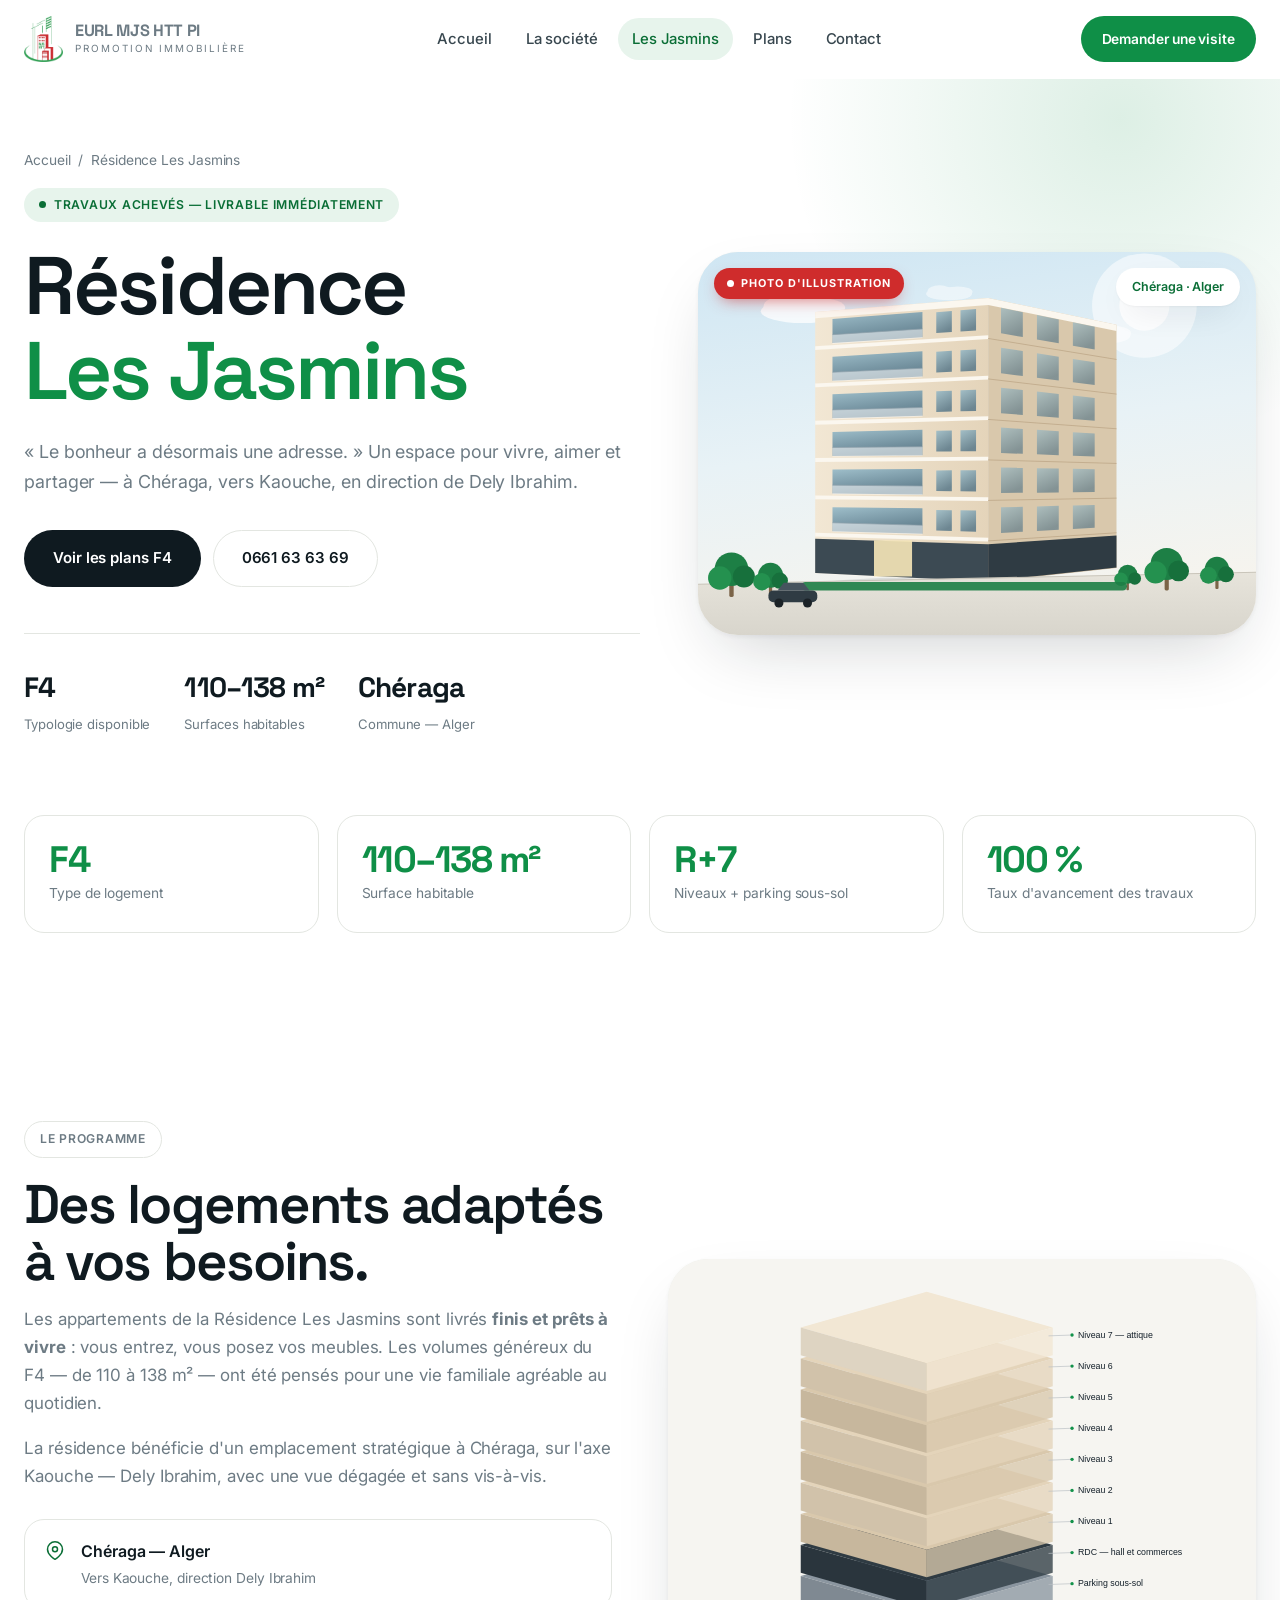
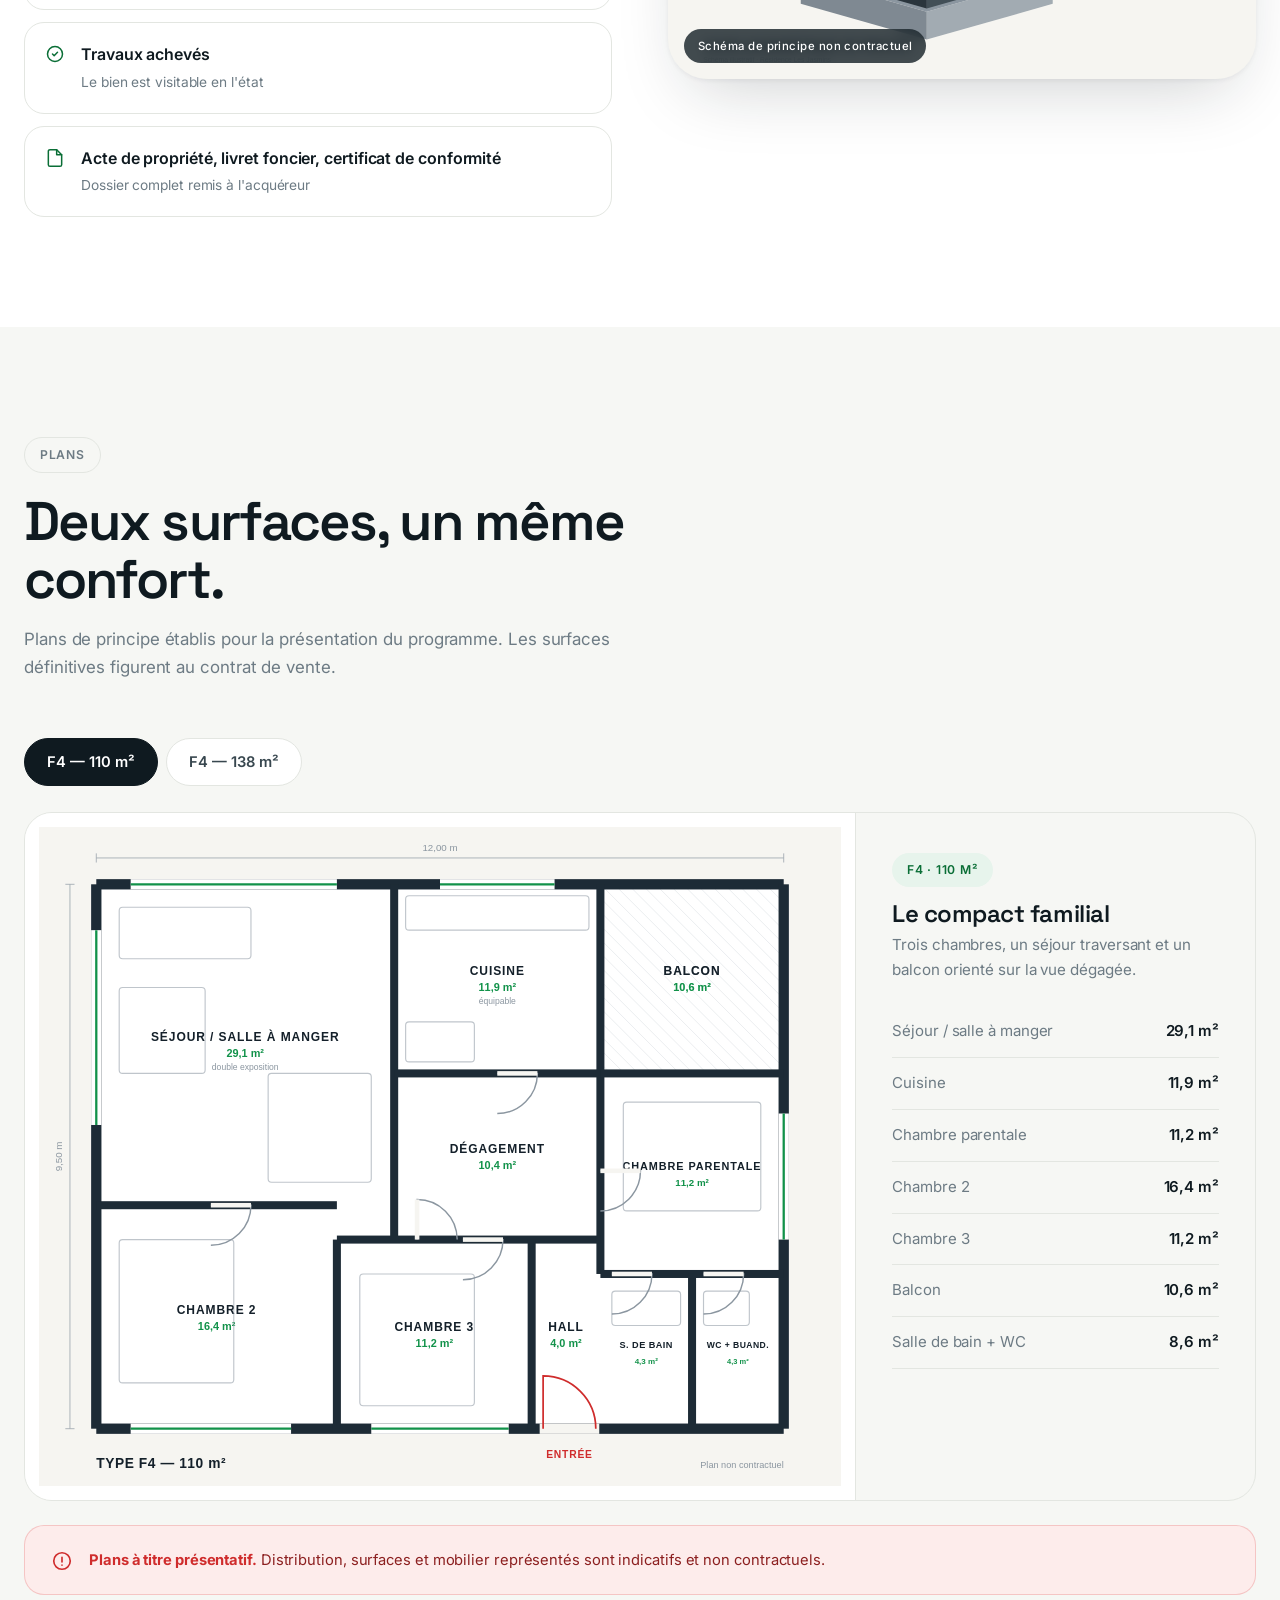
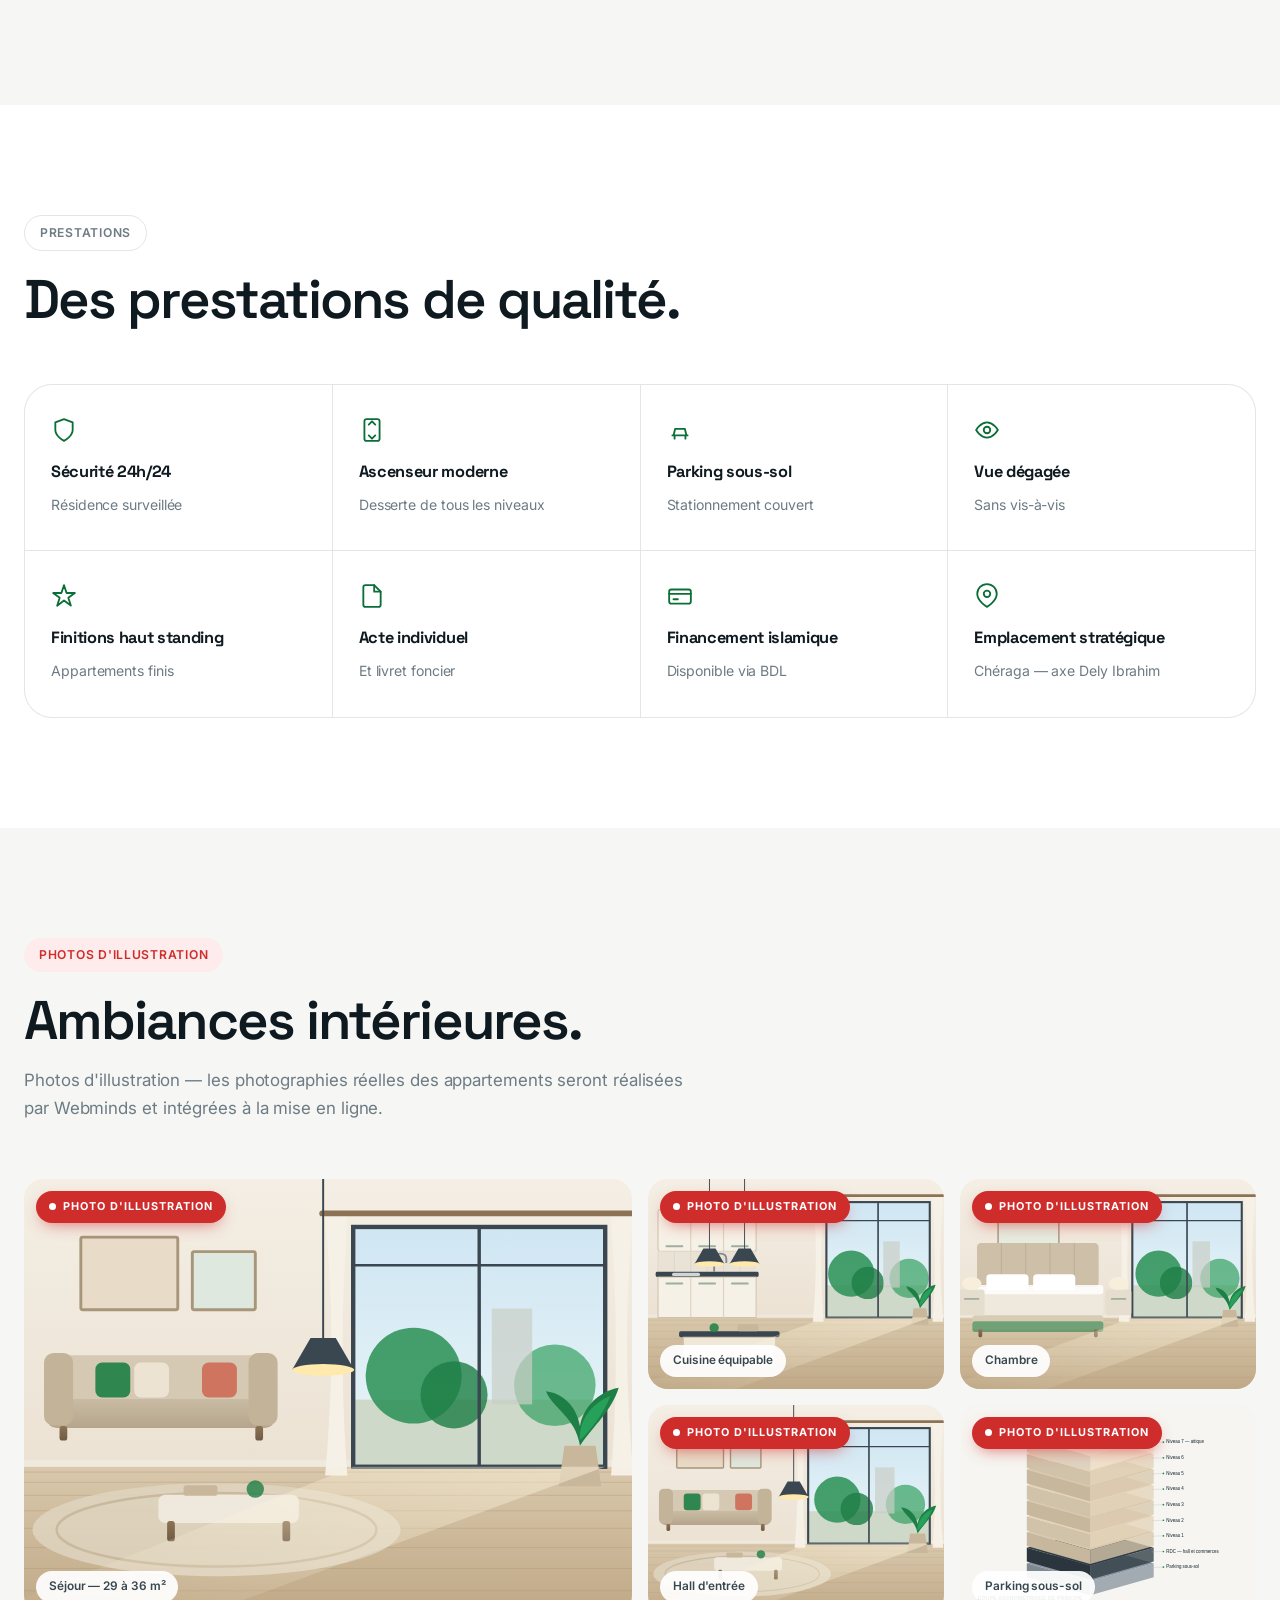
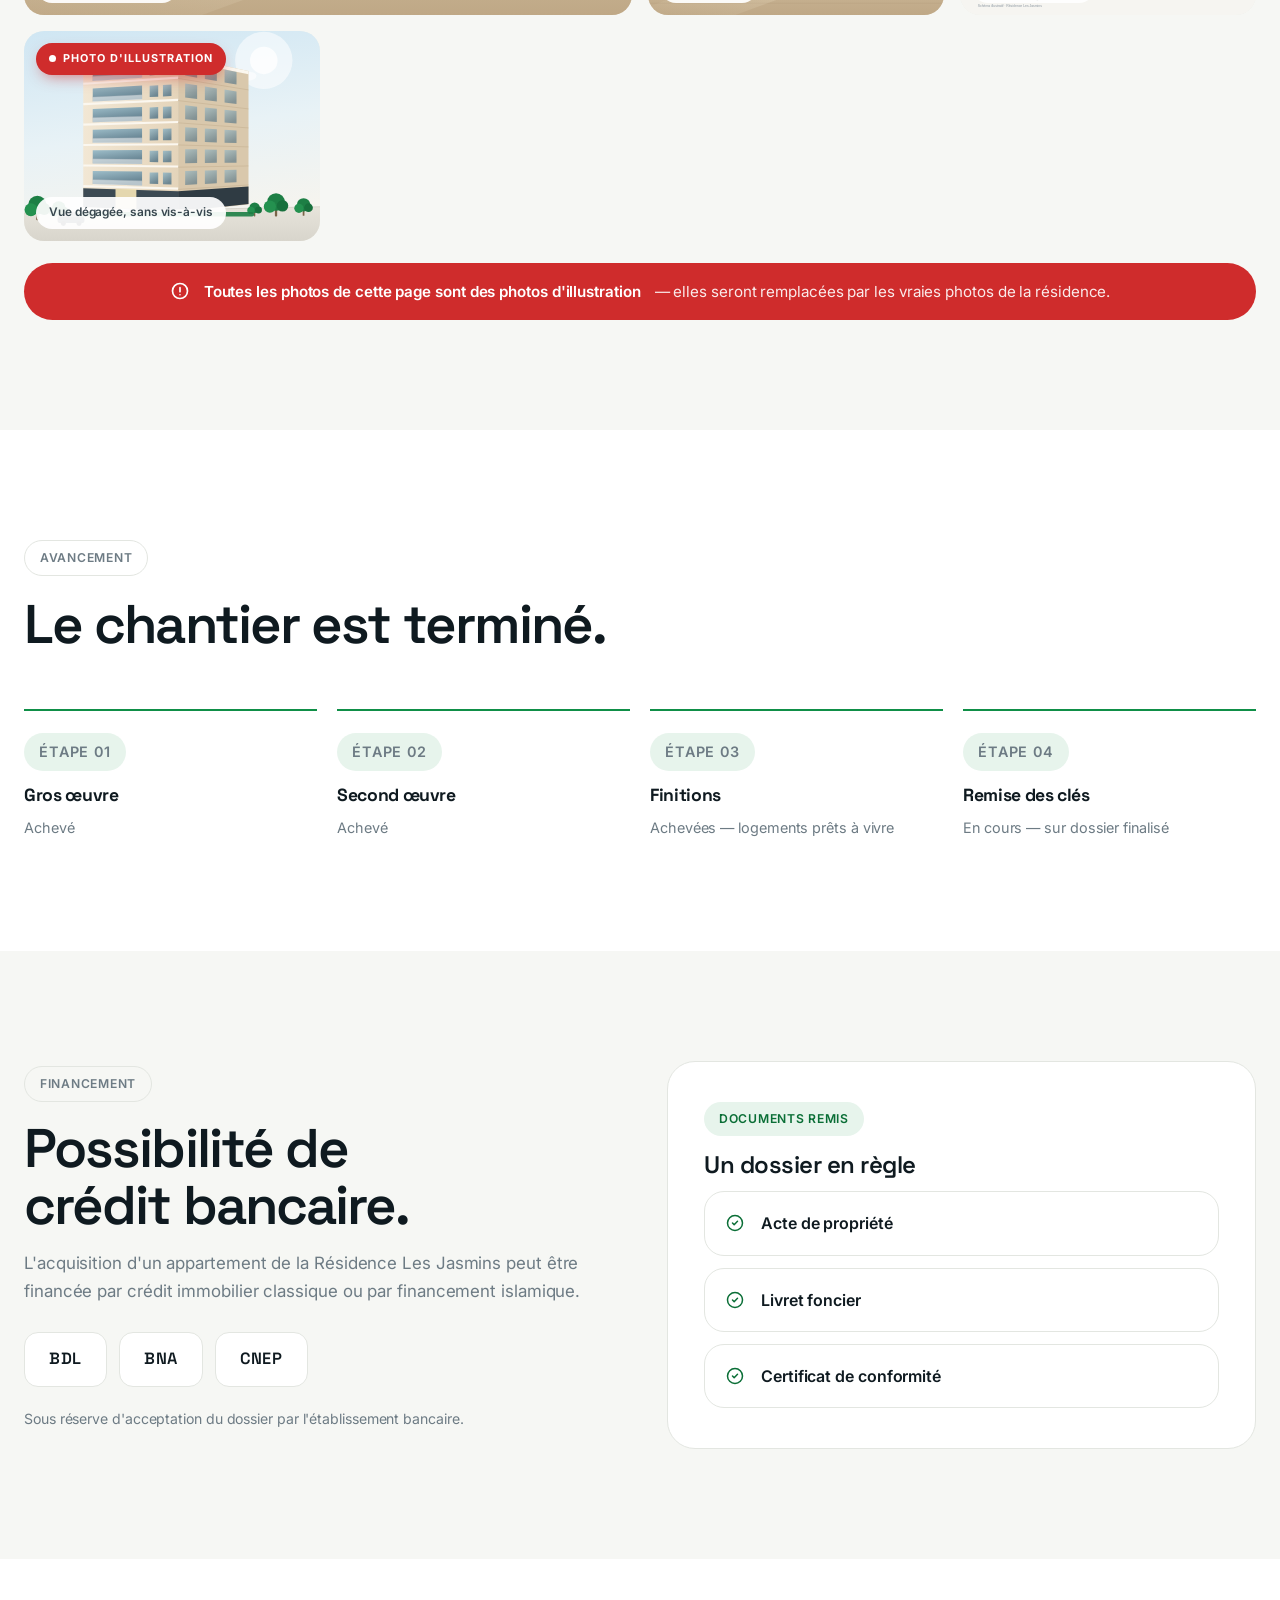
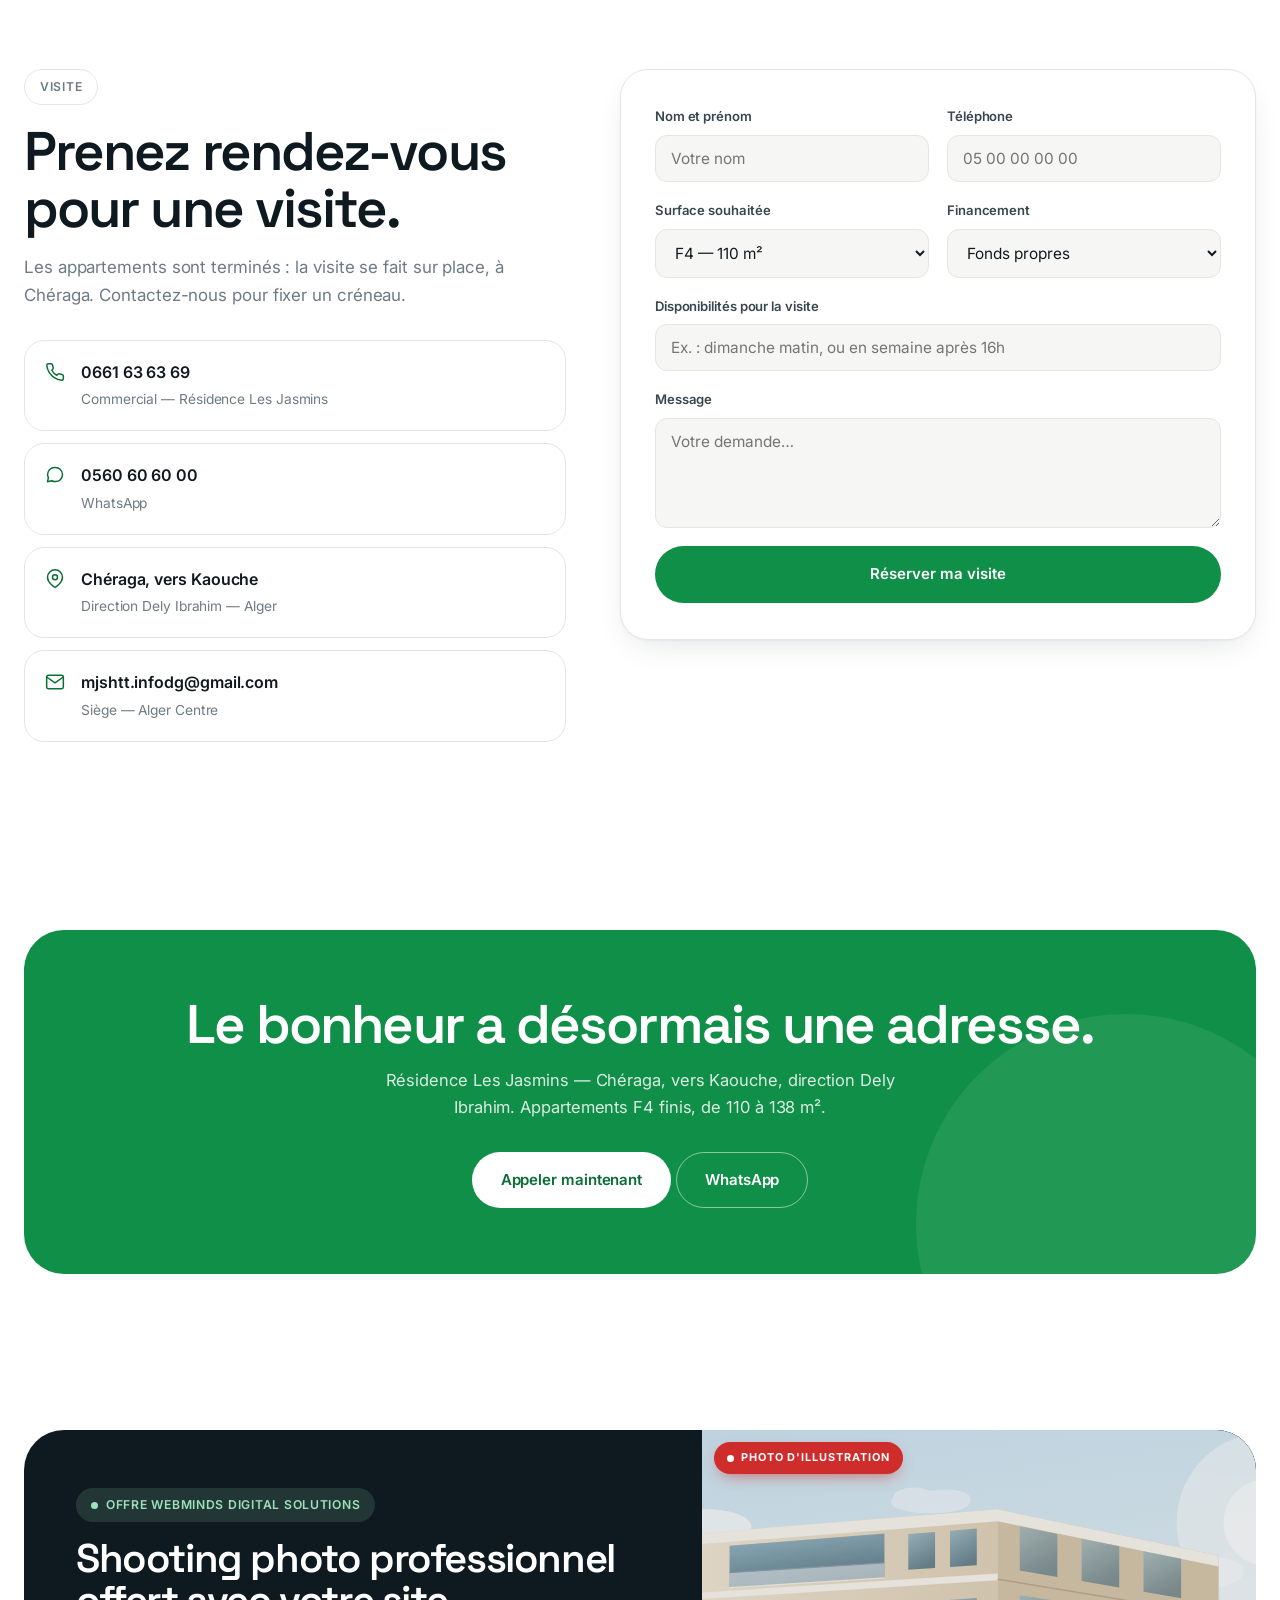
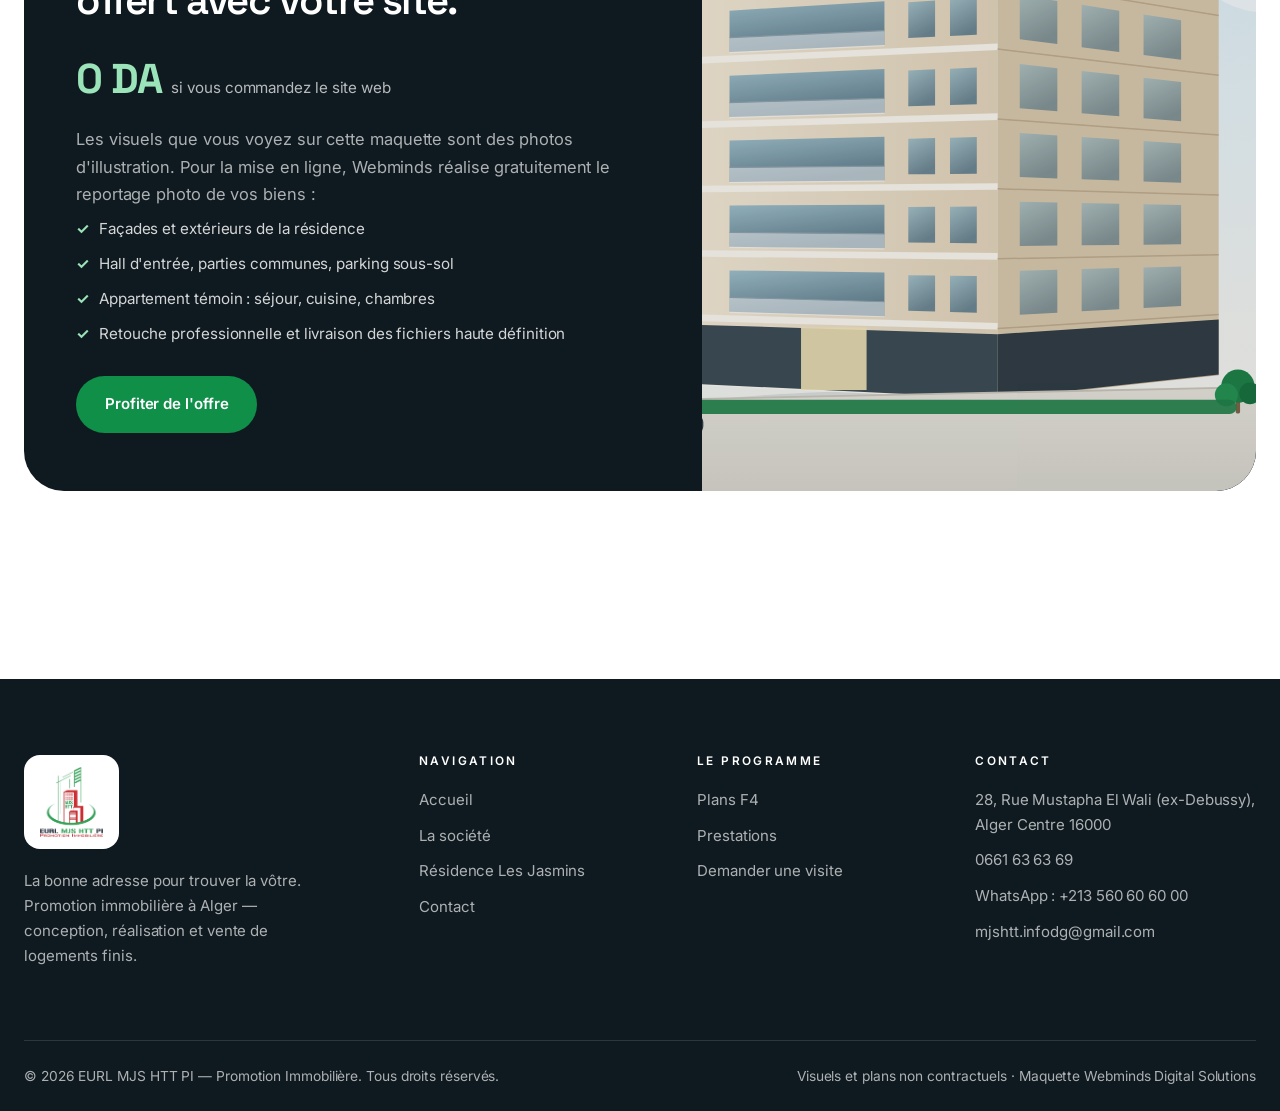
==== residence-les-jasmins.html @ afcfd2ee "Initial commit: site MJSTT Promotion Co-Authored-By: Claude Opus 5 <noreply@anthropic.com>" ====
<!DOCTYPE html>
<html lang="fr">
<head>
<meta charset="utf-8">
<meta name="viewport" content="width=device-width,initial-scale=1">
<title>Résidence Les Jasmins — Chéraga, Alger | EURL MJS HTT PI</title>
<meta name="description" content="Résidence Les Jasmins à Chéraga (vers Kaouche, Dely Ibrahim) : appartements F4 de 110 à 138 m², finis et prêts à vivre. Sécurité 24h/24, parking sous-sol, acte de propriété et livret foncier.">
<link rel="icon" href="assets/img/logo-mark.png">
<link rel="preconnect" href="https://fonts.googleapis.com">
<link rel="preconnect" href="https://fonts.gstatic.com" crossorigin>
<link href="https://fonts.googleapis.com/css2?family=Inter:wght@400;500;600&family=Space+Grotesk:wght@500;600;700&display=swap" rel="stylesheet">
<link rel="stylesheet" href="assets/css/style.css">
</head>
<body>

<header class="header">
  <div class="wrap">
    <a href="index.html" class="brand">
      <img src="assets/img/logo-mark.png" alt="MJS HTT PI">
      <span><b>EURL MJS HTT PI</b><span>Promotion immobilière</span></span>
    </a>
    <nav class="nav">
      <a href="index.html">Accueil</a>
      <a href="index.html#societe">La société</a>
      <a href="residence-les-jasmins.html" class="is-active">Les Jasmins</a>
      <a href="#plans">Plans</a>
      <a href="#visite">Contact</a>
    </nav>
    <a href="#visite" class="btn btn--primary btn--sm">Demander une visite</a>
    <button class="burger" aria-label="Menu"><span></span><span></span><span></span></button>
  </div>
</header>

<!-- ============ HERO PROJET ============ -->
<section class="hero">
  <div class="wrap hero__grid">
    <div>
      <p class="mute" style="font-size:.86rem;margin-bottom:16px">
        <a href="index.html">Accueil</a> &nbsp;/&nbsp; Résidence Les Jasmins</p>
      <span class="tag"><i></i> Travaux achevés — livrable immédiatement</span>
      <h1>Résidence<br><em>Les Jasmins</em></h1>
      <p class="lead" style="font-size:1.12rem;margin-top:18px">« Le bonheur a désormais une adresse. »
        Un espace pour vivre, aimer et partager — à Chéraga, vers Kaouche, en direction de Dely Ibrahim.</p>
      <div class="hero__cta">
        <a href="#plans" class="btn btn--dark">Voir les plans F4</a>
        <a href="tel:0661636369" class="btn btn--line">0661 63 63 69</a>
      </div>
      <div class="hero__mini">
        <div><b>F4</b><span>Typologie disponible</span></div>
        <div><b>110–138 m²</b><span>Surfaces habitables</span></div>
        <div><b>Chéraga</b><span>Commune — Alger</span></div>
      </div>
    </div>
    <div class="visual">
      <span class="badge-illu">Photo d'illustration</span>
      <img src="https://images.unsplash.com/photo-1545324418-cc1a3fa10c00?auto=format&fit=crop&w=1400&q=80" alt="Résidence Les Jasmins — photo d'illustration" loading="lazy" onerror="this.onerror=null;this.src='assets/img/building.svg'">
      <span class="visual__badge">Chéraga · Alger</span>
    </div>
  </div>
</section>

<!-- ============ CHIFFRES ============ -->
<section class="section section--tight">
  <div class="wrap grid-4 rv">
    <div class="stat"><b>F4</b><span>Type de logement</span></div>
    <div class="stat"><b>110–138 m²</b><span>Surface habitable</span></div>
    <div class="stat"><b>R+7</b><span>Niveaux + parking sous-sol</span></div>
    <div class="stat"><b>100 %</b><span>Taux d'avancement des travaux</span></div>
  </div>
</section>

<!-- ============ PRÉSENTATION ============ -->
<section class="section">
  <div class="wrap grid-2" style="gap:56px;align-items:center">
    <div class="rv">
      <span class="tag tag--ghost">Le programme</span>
      <h2 style="margin:18px 0 16px">Des logements adaptés<br>à vos besoins.</h2>
      <p class="lead">Les appartements de la Résidence Les Jasmins sont livrés <b>finis et prêts à vivre</b> :
        vous entrez, vous posez vos meubles. Les volumes généreux du F4 — de 110 à 138 m² — ont été pensés
        pour une vie familiale agréable au quotidien.</p>
      <p class="lead">La résidence bénéficie d'un emplacement stratégique à Chéraga, sur l'axe Kaouche —
        Dely Ibrahim, avec une vue dégagée et sans vis-à-vis.</p>
      <ul class="infos" style="margin-top:28px">
        <li><svg viewBox="0 0 24 24"><path d="M21 10c0 7-9 12-9 12s-9-5-9-12a9 9 0 0 1 18 0z"/><circle cx="12" cy="10" r="3"/></svg>
          <div><b>Chéraga — Alger</b><small>Vers Kaouche, direction Dely Ibrahim</small></div></li>
        <li><svg viewBox="0 0 24 24"><circle cx="12" cy="12" r="9"/><path d="M9 12l2 2 4-4"/></svg>
          <div><b>Travaux achevés</b><small>Le bien est visitable en l'état</small></div></li>
        <li><svg viewBox="0 0 24 24"><path d="M14 2H6a2 2 0 0 0-2 2v16a2 2 0 0 0 2 2h12a2 2 0 0 0 2-2V8z"/><path d="M14 2v6h6"/></svg>
          <div><b>Acte de propriété, livret foncier, certificat de conformité</b><small>Dossier complet remis à l'acquéreur</small></div></li>
      </ul>
    </div>
    <div class="visual rv">
      <img src="assets/img/axo.svg" alt="Coupe axonométrique de principe">
      <span class="visual__note">Schéma de principe non contractuel</span>
    </div>
  </div>
</section>

<!-- ============ PLANS ============ -->
<section class="section section--paper" id="plans">
  <div class="wrap">
    <div class="head rv">
      <span class="tag tag--ghost">Plans</span>
      <h2>Deux surfaces, un même confort.</h2>
      <p class="lead">Plans de principe établis pour la présentation du programme. Les surfaces définitives
        figurent au contrat de vente.</p>
    </div>

    <div class="plans__tabs rv">
      <button class="tab is-on" data-tab="p110">F4 — 110 m²</button>
      <button class="tab" data-tab="p138">F4 — 138 m²</button>
    </div>

    <div class="planbox is-on rv" data-pane="p110">
      <div class="planbox__img"><img src="assets/img/plan-f4-110.svg" alt="Plan F4 110 m²"></div>
      <div class="planbox__side">
        <span class="tag">F4 · 110 m²</span>
        <h3 style="margin-top:14px">Le compact familial</h3>
        <p class="mute" style="font-size:.95rem">Trois chambres, un séjour traversant et un balcon orienté
          sur la vue dégagée.</p>
        <dl>
          <dt>Séjour / salle à manger</dt><dd>29,1 m²</dd>
          <dt>Cuisine</dt><dd>11,9 m²</dd>
          <dt>Chambre parentale</dt><dd>11,2 m²</dd>
          <dt>Chambre 2</dt><dd>16,4 m²</dd>
          <dt>Chambre 3</dt><dd>11,2 m²</dd>
          <dt>Balcon</dt><dd>10,6 m²</dd>
          <dt>Salle de bain + WC</dt><dd>8,6 m²</dd>
        </dl>
      </div>
    </div>

    <div class="planbox rv" data-pane="p138">
      <div class="planbox__img"><img src="assets/img/plan-f4-138.svg" alt="Plan F4 138 m²"></div>
      <div class="planbox__side">
        <span class="tag">F4 · 138 m²</span>
        <h3 style="margin-top:14px">Le grand volume</h3>
        <p class="mute" style="font-size:.95rem">Une suite parentale avec dressing, un séjour de 36 m² et
          une triple exposition.</p>
        <dl>
          <dt>Séjour / salle à manger</dt><dd>36,0 m²</dd>
          <dt>Cuisine + cellier</dt><dd>13,6 m²</dd>
          <dt>Suite parentale</dt><dd>18,6 m²</dd>
          <dt>Dressing / SDB privative</dt><dd>9,0 m²</dd>
          <dt>Chambre 2</dt><dd>16,1 m²</dd>
          <dt>Chambre 3</dt><dd>12,6 m²</dd>
          <dt>Salle de bain + WC</dt><dd>12,6 m²</dd>
        </dl>
      </div>
    </div>

    <div class="disclaimer rv" style="margin-top:24px">
      <svg viewBox="0 0 24 24"><circle cx="12" cy="12" r="9"/><path d="M12 8v5M12 16.5v.01"/></svg>
      <div><b>Plans à titre présentatif.</b> Distribution, surfaces et mobilier représentés sont indicatifs
        et non contractuels.</div>
    </div>
  </div>
</section>

<!-- ============ PRESTATIONS ============ -->
<section class="section" id="prestations">
  <div class="wrap">
    <div class="head rv">
      <span class="tag tag--ghost">Prestations</span>
      <h2>Des prestations de qualité.</h2>
    </div>
    <div class="perks rv">
      <div class="perk"><svg viewBox="0 0 24 24"><path d="M12 22s8-4 8-10V5l-8-3-8 3v7c0 6 8 10 8 10z"/></svg><b>Sécurité 24h/24</b><span>Résidence surveillée</span></div>
      <div class="perk"><svg viewBox="0 0 24 24"><rect x="5" y="2" width="14" height="20" rx="2"/><path d="M9 7l3-3 3 3M9 17l3 3 3-3"/></svg><b>Ascenseur moderne</b><span>Desserte de tous les niveaux</span></div>
      <div class="perk"><svg viewBox="0 0 24 24"><path d="M5 17h14M6 17l1.5-6h9L18 17M7 20v-3M17 20v-3"/></svg><b>Parking sous-sol</b><span>Stationnement couvert</span></div>
      <div class="perk"><svg viewBox="0 0 24 24"><path d="M2 12s4-7 10-7 10 7 10 7-4 7-10 7-10-7-10-7z"/><circle cx="12" cy="12" r="3"/></svg><b>Vue dégagée</b><span>Sans vis-à-vis</span></div>
      <div class="perk"><svg viewBox="0 0 24 24"><path d="M12 2l2.4 7.2H22l-6 4.4 2.3 7.2-6.3-4.6L5.7 21 8 13.6 2 9.2h7.6z"/></svg><b>Finitions haut standing</b><span>Appartements finis</span></div>
      <div class="perk"><svg viewBox="0 0 24 24"><path d="M14 2H6a2 2 0 0 0-2 2v16a2 2 0 0 0 2 2h12a2 2 0 0 0 2-2V8z"/><path d="M14 2v6h6"/></svg><b>Acte individuel</b><span>Et livret foncier</span></div>
      <div class="perk"><svg viewBox="0 0 24 24"><rect x="2" y="6" width="20" height="13" rx="2"/><path d="M2 10h20M6 15h4"/></svg><b>Financement islamique</b><span>Disponible via BDL</span></div>
      <div class="perk"><svg viewBox="0 0 24 24"><path d="M21 10c0 7-9 12-9 12s-9-5-9-12a9 9 0 0 1 18 0z"/><circle cx="12" cy="10" r="3"/></svg><b>Emplacement stratégique</b><span>Chéraga — axe Dely Ibrahim</span></div>
    </div>
  </div>
</section>

<!-- ============ GALERIE ============ -->
<section class="section section--paper">
  <div class="wrap">
    <div class="head rv">
      <span class="tag tag--red">Photos d'illustration</span>
      <h2>Ambiances intérieures.</h2>
      <p class="lead">Photos d'illustration — les photographies réelles des appartements seront réalisées par Webminds et intégrées à la mise en ligne.</p>
    </div>
    <div class="photogrid rv"><figure class="ph big"><span class="badge-illu">Photo d'illustration</span><img src="https://images.unsplash.com/photo-1600121848594-d8644e57abab?auto=format&fit=crop&w=1400&q=80" alt="Séjour" loading="lazy" onerror="this.onerror=null;this.src='assets/img/int-salon.svg'"><figcaption>Séjour — 29 à 36 m²</figcaption></figure><figure class="ph "><span class="badge-illu">Photo d'illustration</span><img src="https://images.unsplash.com/photo-1556911220-bff31c812dba?auto=format&fit=crop&w=1400&q=80" alt="Cuisine" loading="lazy" onerror="this.onerror=null;this.src='assets/img/int-cuisine.svg'"><figcaption>Cuisine équipable</figcaption></figure><figure class="ph "><span class="badge-illu">Photo d'illustration</span><img src="https://images.unsplash.com/photo-1616486029423-aaa4789e8c9a?auto=format&fit=crop&w=1400&q=80" alt="Chambre" loading="lazy" onerror="this.onerror=null;this.src='assets/img/int-chambre.svg'"><figcaption>Chambre</figcaption></figure><figure class="ph "><span class="badge-illu">Photo d'illustration</span><img src="https://images.unsplash.com/photo-1630703125789-6416b14d1705?auto=format&fit=crop&w=1400&q=80" alt="Hall d'entrée" loading="lazy" onerror="this.onerror=null;this.src='assets/img/int-salon.svg'"><figcaption>Hall d'entrée</figcaption></figure><figure class="ph "><span class="badge-illu">Photo d'illustration</span><img src="https://images.unsplash.com/photo-1548343361-02248be15911?auto=format&fit=crop&w=1400&q=80" alt="Parking sous-sol" loading="lazy" onerror="this.onerror=null;this.src='assets/img/axo.svg'"><figcaption>Parking sous-sol</figcaption></figure><figure class="ph "><span class="badge-illu">Photo d'illustration</span><img src="https://images.unsplash.com/photo-1496945589647-8784b8d04934?auto=format&fit=crop&w=1400&q=80" alt="Balcon" loading="lazy" onerror="this.onerror=null;this.src='assets/img/building.svg'"><figcaption>Vue dégagée, sans vis-à-vis</figcaption></figure></div><div class="illu-band rv" style="margin-top:22px"><svg viewBox="0 0 24 24"><circle cx="12" cy="12" r="9"/><path d="M12 8v5M12 16.5v.01"/></svg>Toutes les photos de cette page sont des photos d'illustration <span>— elles seront remplacées par les vraies photos de la résidence.</span></div>
    </div>
  </div>
</section>

<!-- ============ AVANCEMENT ============ -->
<section class="section">
  <div class="wrap">
    <div class="head rv">
      <span class="tag tag--ghost">Avancement</span>
      <h2>Le chantier est terminé.</h2>
    </div>
    <div class="steps rv">
      <div class="step done"><span class="tag">Étape 01</span><b>Gros œuvre</b><span>Achevé</span></div>
      <div class="step done"><span class="tag">Étape 02</span><b>Second œuvre</b><span>Achevé</span></div>
      <div class="step done"><span class="tag">Étape 03</span><b>Finitions</b><span>Achevées — logements prêts à vivre</span></div>
      <div class="step done"><span class="tag">Étape 04</span><b>Remise des clés</b><span>En cours — sur dossier finalisé</span></div>
    </div>
  </div>
</section>

<!-- ============ FINANCEMENT ============ -->
<section class="section section--paper">
  <div class="wrap grid-2" style="gap:54px;align-items:center">
    <div class="rv">
      <span class="tag tag--ghost">Financement</span>
      <h2 style="margin:18px 0 16px">Possibilité de<br>crédit bancaire.</h2>
      <p class="lead">L'acquisition d'un appartement de la Résidence Les Jasmins peut être financée par
        crédit immobilier classique ou par financement islamique.</p>
      <div class="banks"><span class="bank">BDL</span><span class="bank">BNA</span><span class="bank">CNEP</span></div>
      <p class="mute" style="font-size:.88rem;margin-top:20px">Sous réserve d'acceptation du dossier par l'établissement bancaire.</p>
    </div>
    <div class="card rv" style="padding:40px 36px">
      <span class="tag">Documents remis</span>
      <h3 style="margin:16px 0 14px">Un dossier en règle</h3>
      <ul class="infos" style="margin:0">
        <li><svg viewBox="0 0 24 24"><circle cx="12" cy="12" r="9"/><path d="M9 12l2 2 4-4"/></svg><div><b>Acte de propriété</b></div></li>
        <li><svg viewBox="0 0 24 24"><circle cx="12" cy="12" r="9"/><path d="M9 12l2 2 4-4"/></svg><div><b>Livret foncier</b></div></li>
        <li><svg viewBox="0 0 24 24"><circle cx="12" cy="12" r="9"/><path d="M9 12l2 2 4-4"/></svg><div><b>Certificat de conformité</b></div></li>
      </ul>
    </div>
  </div>
</section>

<!-- ============ VISITE ============ -->
<section class="section" id="visite">
  <div class="wrap contact">
    <div class="rv">
      <span class="tag tag--ghost">Visite</span>
      <h2 style="margin:18px 0 16px">Prenez rendez-vous<br>pour une visite.</h2>
      <p class="lead">Les appartements sont terminés : la visite se fait sur place, à Chéraga.
        Contactez-nous pour fixer un créneau.</p>
      <ul class="infos">
        <li><svg viewBox="0 0 24 24"><path d="M22 16.9v3a2 2 0 0 1-2.2 2 19.8 19.8 0 0 1-8.6-3.1 19.5 19.5 0 0 1-6-6A19.8 19.8 0 0 1 2.1 4.2 2 2 0 0 1 4.1 2h3a2 2 0 0 1 2 1.7c.1 1 .4 1.9.7 2.8a2 2 0 0 1-.5 2.1L8.1 9.9a16 16 0 0 0 6 6l1.3-1.2a2 2 0 0 1 2.1-.5c.9.3 1.8.6 2.8.7a2 2 0 0 1 1.7 2z"/></svg>
          <div><b><a href="tel:0661636369">0661 63 63 69</a></b><small>Commercial — Résidence Les Jasmins</small></div></li>
        <li><svg viewBox="0 0 24 24"><path d="M21 11.5a8.4 8.4 0 0 1-9 8.4 8.5 8.5 0 0 1-4-1L3 20l1.1-4.9a8.4 8.4 0 0 1-1-4A8.4 8.4 0 0 1 11.5 3 8.4 8.4 0 0 1 21 11.5z"/></svg>
          <div><b><a href="https://wa.me/213560606000" target="_blank" rel="noopener">0560 60 60 00</a></b><small>WhatsApp</small></div></li>
        <li><svg viewBox="0 0 24 24"><path d="M21 10c0 7-9 12-9 12s-9-5-9-12a9 9 0 0 1 18 0z"/><circle cx="12" cy="10" r="3"/></svg>
          <div><b>Chéraga, vers Kaouche</b><small>Direction Dely Ibrahim — Alger</small></div></li>
        <li><svg viewBox="0 0 24 24"><rect x="2" y="4" width="20" height="16" rx="2"/><path d="M22 6l-10 7L2 6"/></svg>
          <div><b><a href="mailto:mjshtt.infodg@gmail.com">mjshtt.infodg@gmail.com</a></b><small>Siège — Alger Centre</small></div></li>
      </ul>
    </div>

    <form class="rv">
      <div class="f"><label for="n2">Nom et prénom</label><input id="n2" type="text" placeholder="Votre nom" required></div>
      <div class="f"><label for="t2">Téléphone</label><input id="t2" type="tel" placeholder="05 00 00 00 00" required></div>
      <div class="f"><label for="s2">Surface souhaitée</label>
        <select id="s2"><option>F4 — 110 m²</option><option>F4 — 138 m²</option><option>Indifférent</option></select></div>
      <div class="f"><label for="f2">Financement</label>
        <select id="f2"><option>Fonds propres</option><option>Crédit bancaire</option><option>Financement islamique (BDL)</option></select></div>
      <div class="f f--full"><label for="d2">Disponibilités pour la visite</label>
        <input id="d2" type="text" placeholder="Ex. : dimanche matin, ou en semaine après 16h"></div>
      <div class="f f--full"><label for="m2">Message</label><textarea id="m2" placeholder="Votre demande…"></textarea></div>
      <div class="f f--full"><button type="submit" class="btn btn--primary">Réserver ma visite</button></div>
    </form>
  </div>
</section>

<!-- ============ CTA ============ -->
<section class="section--tight">
  <div class="wrap">
    <div class="cta rv">
      <h2>Le bonheur a désormais une adresse.</h2>
      <p>Résidence Les Jasmins — Chéraga, vers Kaouche, direction Dely Ibrahim. Appartements F4 finis,
        de 110 à 138 m².</p>
      <a href="tel:0661636369" class="btn btn--light">Appeler maintenant</a>
      <a href="https://wa.me/213560606000" class="btn btn--outline" target="_blank" rel="noopener">WhatsApp</a>
    </div>
  </div>
</section>

<!-- ============ OFFRE SHOOTING ============ -->
<section class="section--tight">
  <div class="wrap">
    <div class="shoot rv">
      <div class="shoot__body">
        <span class="tag"><i></i> Offre Webminds Digital Solutions</span>
        <h2>Shooting photo professionnel<br>offert avec votre site.</h2>
        <div class="shoot__free"><b>0 DA</b><span>si vous commandez le site web</span></div>
        <p>Les visuels que vous voyez sur cette maquette sont des photos d'illustration.
          Pour la mise en ligne, Webminds réalise gratuitement le reportage photo de vos biens :</p>
        <ul class="shoot__list">
          <li>Façades et extérieurs de la résidence</li>
          <li>Hall d'entrée, parties communes, parking sous-sol</li>
          <li>Appartement témoin : séjour, cuisine, chambres</li>
          <li>Retouche professionnelle et livraison des fichiers haute définition</li>
        </ul>
        <a href="#visite" class="btn btn--primary">Profiter de l'offre</a>
      </div>
      <div class="shoot__media">
        <span class="badge-illu">Photo d'illustration</span>
        <img src="https://images.unsplash.com/photo-1570675894641-8860d49afece?auto=format&fit=crop&w=1400&q=80" alt="Reportage photo de résidence" loading="lazy" onerror="this.onerror=null;this.src='assets/img/building.svg'">
      </div>
    </div>
  </div>
</section>

<footer class="footer">
  <div class="wrap">
    <div class="footer__grid">
      <div>
        <a href="index.html" class="brand"><img src="assets/img/logo.png" alt="EURL MJS HTT PI" style="height:70px"></a>
        <p class="footer__note">La bonne adresse pour trouver la vôtre. Promotion immobilière à Alger —
          conception, réalisation et vente de logements finis.</p>
      </div>
      <div>
        <h4>Navigation</h4>
        <ul>
          <li><a href="index.html">Accueil</a></li>
          <li><a href="index.html#societe">La société</a></li>
          <li><a href="residence-les-jasmins.html">Résidence Les Jasmins</a></li>
          <li><a href="index.html#contact">Contact</a></li>
        </ul>
      </div>
      <div>
        <h4>Le programme</h4>
        <ul>
          <li><a href="#plans">Plans F4</a></li>
          <li><a href="#prestations">Prestations</a></li>
          <li><a href="#visite">Demander une visite</a></li>
        </ul>
      </div>
      <div>
        <h4>Contact</h4>
        <ul>
          <li>28, Rue Mustapha El Wali (ex-Debussy), Alger Centre 16000</li>
          <li><a href="tel:0661636369">0661 63 63 69</a></li>
          <li><a href="https://wa.me/213560606000">WhatsApp : +213 560 60 60 00</a></li>
          <li><a href="mailto:mjshtt.infodg@gmail.com">mjshtt.infodg@gmail.com</a></li>
        </ul>
      </div>
    </div>
    <div class="footer__bar">
      <span>© 2026 EURL MJS HTT PI — Promotion Immobilière. Tous droits réservés.</span>
      <span>Visuels et plans non contractuels · Maquette Webminds Digital Solutions</span>
    </div>
  </div>
</footer>

<script src="assets/js/main.js"></script>
</body>
</html>
---- assets/css/style.css ----
/* ============================================================
   EURL MJS HTT PI — Promotion Immobilière
   Maquette Webminds Digital Solutions · 2026
   ============================================================ */

:root{
  --ink:#0f1a20;
  --ink-2:#38474f;
  --grey:#6d7b84;
  --line:#e3e6e1;
  --paper:#ffffff;
  --paper-2:#f6f7f4;
  --paper-3:#eef1ec;
  --green:#0f8f47;
  --green-d:#0a6e36;
  --green-l:#e7f4ec;
  --red:#cf2c2c;
  --red-l:#fdeceb;
  --r-s:12px;
  --r-m:20px;
  --r-l:28px;
  --r-xl:40px;
  --shadow:0 1px 2px rgba(16,28,34,.04),0 12px 34px -12px rgba(16,28,34,.14);
  --shadow-lg:0 2px 4px rgba(16,28,34,.05),0 28px 70px -24px rgba(16,28,34,.22);
  --display:"Space Grotesk","Helvetica Neue",Arial,sans-serif;
  --body:"Inter","Helvetica Neue",Arial,sans-serif;
  --max:1280px;
}

*,*::before,*::after{box-sizing:border-box}
html{scroll-behavior:smooth;-webkit-text-size-adjust:100%}
body{
  margin:0;background:var(--paper);color:var(--ink);
  font-family:var(--body);font-size:16.5px;line-height:1.65;letter-spacing:-.005em;
  -webkit-font-smoothing:antialiased;overflow-x:hidden;
}
img,svg{max-width:100%;display:block}
a{color:inherit;text-decoration:none}
button{font:inherit}
.wrap{width:100%;max-width:var(--max);margin:0 auto;padding:0 24px}

h1,h2,h3,h4{font-family:var(--display);font-weight:600;line-height:1.05;margin:0;letter-spacing:-.035em}
h1{font-size:clamp(2.7rem,6.4vw,5.1rem)}
h2{font-size:clamp(2rem,4.3vw,3.4rem)}
h3{font-size:clamp(1.15rem,1.9vw,1.5rem);letter-spacing:-.02em}
p{margin:0 0 1em}
.lead{color:var(--grey);font-size:1.06rem;max-width:60ch}
.mute{color:var(--grey)}
.grn{color:var(--green)}

/* ---------- utilitaires ---------- */
.tag{
  display:inline-flex;align-items:center;gap:8px;padding:7px 15px;border-radius:100px;
  background:var(--green-l);color:var(--green-d);font-size:.76rem;font-weight:600;
  letter-spacing:.06em;text-transform:uppercase;
}
.tag--red{background:var(--red-l);color:var(--red)}
.tag--ghost{background:transparent;border:1px solid var(--line);color:var(--grey)}
.tag i{width:7px;height:7px;border-radius:50%;background:currentColor;display:block}

.btn{
  display:inline-flex;align-items:center;justify-content:center;gap:10px;
  padding:15px 28px;border-radius:100px;font-size:.94rem;font-weight:600;
  border:1px solid transparent;cursor:pointer;transition:.28s cubic-bezier(.2,.7,.3,1);
  white-space:nowrap;
}
.btn--primary{background:var(--green);color:#fff}
.btn--primary:hover{background:var(--green-d);transform:translateY(-2px);box-shadow:0 14px 28px -12px rgba(15,143,71,.7)}
.btn--dark{background:var(--ink);color:#fff}
.btn--dark:hover{transform:translateY(-2px);box-shadow:0 14px 28px -12px rgba(15,26,32,.6)}
.btn--line{border-color:var(--line);color:var(--ink);background:#fff}
.btn--line:hover{border-color:var(--ink);transform:translateY(-2px)}
.btn--sm{padding:11px 20px;font-size:.86rem}

.section{padding:110px 0}
.section--tight{padding:78px 0}
.section--paper{background:var(--paper-2)}
.head{max-width:66ch;margin-bottom:56px}
.head .tag{margin-bottom:20px}
.head h2{margin-bottom:18px}

/* ---------- header ---------- */
.header{position:sticky;top:0;z-index:200;background:rgba(255,255,255,.86);backdrop-filter:blur(16px);
  border-bottom:1px solid transparent;transition:.3s}
.header.scrolled{border-bottom-color:var(--line)}
.header .wrap{display:flex;align-items:center;justify-content:space-between;gap:20px;height:78px}
.brand{display:flex;align-items:center;gap:12px}
.brand img{height:46px;width:auto}
.brand b{font-family:var(--display);font-size:1.02rem;letter-spacing:-.02em;line-height:1.1;display:block}
.brand span{font-size:.62rem;letter-spacing:.2em;text-transform:uppercase;color:var(--grey)}
.nav{display:flex;align-items:center;gap:6px}
.nav a{padding:9px 14px;border-radius:100px;font-size:.93rem;font-weight:500;color:var(--ink-2);transition:.25s}
.nav a:hover{background:var(--paper-3);color:var(--ink)}
.nav a.is-active{background:var(--green-l);color:var(--green-d)}
.header .btn{margin-left:8px}
.burger{display:none;background:var(--paper-3);border:0;border-radius:12px;padding:11px;cursor:pointer}
.burger span{display:block;width:20px;height:2px;background:var(--ink);border-radius:2px;margin:4px 0;transition:.3s}

/* ---------- hero ---------- */
.hero{padding:70px 0 0;position:relative;overflow:hidden}
.hero::before{
  content:"";position:absolute;top:-340px;right:-220px;width:760px;height:760px;border-radius:50%;
  background:radial-gradient(circle,rgba(15,143,71,.14),transparent 62%);pointer-events:none;
}
.hero__grid{display:grid;grid-template-columns:1.05fr .95fr;gap:58px;align-items:center;position:relative}
.hero h1{margin:22px 0 22px}
.hero h1 em{font-style:normal;color:var(--green);position:relative}
.hero__cta{display:flex;flex-wrap:wrap;gap:12px;margin-top:34px}
.hero__mini{display:flex;gap:34px;margin-top:46px;padding-top:30px;border-top:1px solid var(--line);flex-wrap:wrap}
.hero__mini div b{display:block;font-family:var(--display);font-size:1.75rem;letter-spacing:-.03em}
.hero__mini div span{font-size:.82rem;color:var(--grey)}

.visual{position:relative;border-radius:var(--r-xl);overflow:hidden;background:var(--paper-3);box-shadow:var(--shadow-lg)}
.visual img{width:100%;height:100%;object-fit:cover}
.visual__note{
  position:absolute;left:16px;bottom:16px;padding:8px 14px;border-radius:100px;
  background:rgba(15,26,32,.78);backdrop-filter:blur(6px);color:#fff;font-size:.71rem;
  letter-spacing:.04em;font-weight:500;
}
.visual__badge{
  position:absolute;right:16px;top:16px;padding:9px 16px;border-radius:100px;background:#fff;
  box-shadow:var(--shadow);font-size:.78rem;font-weight:600;color:var(--green-d);
}

/* ---------- bandeau défilant ---------- */
.marquee{border-top:1px solid var(--line);border-bottom:1px solid var(--line);background:var(--paper-2);
  overflow:hidden;margin-top:80px}
.marquee__track{display:flex;gap:56px;padding:18px 0;white-space:nowrap;animation:slide 32s linear infinite;width:max-content}
.marquee span{font-size:.86rem;font-weight:500;color:var(--ink-2);display:flex;align-items:center;gap:12px}
.marquee span::before{content:"";width:6px;height:6px;border-radius:50%;background:var(--green)}
@keyframes slide{to{transform:translateX(-50%)}}

/* ---------- cartes / grilles ---------- */
.grid-3{display:grid;grid-template-columns:repeat(3,1fr);gap:22px}
.grid-2{display:grid;grid-template-columns:repeat(2,1fr);gap:22px}
.grid-4{display:grid;grid-template-columns:repeat(4,1fr);gap:18px}

.card{
  background:#fff;border:1px solid var(--line);border-radius:var(--r-l);padding:34px 30px;
  transition:.35s cubic-bezier(.2,.7,.3,1);
}
.card:hover{transform:translateY(-5px);box-shadow:var(--shadow-lg);border-color:transparent}
.card__ico{
  width:46px;height:46px;border-radius:14px;background:var(--green-l);color:var(--green-d);
  display:grid;place-items:center;margin-bottom:20px;
}
.card__ico svg{width:22px;height:22px;stroke:currentColor;fill:none;stroke-width:1.8;stroke-linecap:round;stroke-linejoin:round}
.card h3{margin-bottom:8px}
.card p{color:var(--grey);font-size:.95rem;margin:0}

.stat{background:#fff;border:1px solid var(--line);border-radius:var(--r-m);padding:26px 24px}
.stat b{display:block;font-family:var(--display);font-size:2.3rem;letter-spacing:-.04em;line-height:1;color:var(--green)}
.stat span{font-size:.86rem;color:var(--grey)}

/* ---------- projet vedette ---------- */
.feature{
  background:var(--ink);color:#fff;border-radius:var(--r-xl);overflow:hidden;
  display:grid;grid-template-columns:1.02fr .98fr;
}
.feature__body{padding:60px 54px}
.feature__body h2{color:#fff;margin:18px 0 16px}
.feature__body p{color:rgba(255,255,255,.62)}
.feature .tag{background:rgba(255,255,255,.1);color:#9be3b8}
.feature__list{list-style:none;padding:0;margin:26px 0 34px;display:grid;grid-template-columns:1fr 1fr;gap:12px 22px}
.feature__list li{display:flex;gap:10px;align-items:flex-start;font-size:.94rem;color:rgba(255,255,255,.82)}
.feature__list li::before{content:"";flex:0 0 auto;width:18px;height:18px;border-radius:50%;margin-top:3px;
  background:rgba(155,227,184,.16);
  background-image:url("data:image/svg+xml,%3Csvg xmlns='http://www.w3.org/2000/svg' viewBox='0 0 24 24' fill='none' stroke='%239be3b8' stroke-width='3' stroke-linecap='round' stroke-linejoin='round'%3E%3Cpolyline points='20 6 9 17 4 12'/%3E%3C/svg%3E");
  background-size:11px;background-position:center;background-repeat:no-repeat}
.feature__media{position:relative;min-height:440px}
.feature__media img{width:100%;height:100%;object-fit:cover}

/* ---------- liste prestations ---------- */
.perks{display:grid;grid-template-columns:repeat(4,1fr);gap:1px;background:var(--line);
  border:1px solid var(--line);border-radius:var(--r-l);overflow:hidden}
.perk{background:#fff;padding:32px 26px;transition:.3s}
.perk:hover{background:var(--green-l)}
.perk svg{width:26px;height:26px;stroke:var(--green-d);fill:none;stroke-width:1.7;stroke-linecap:round;stroke-linejoin:round;margin-bottom:16px}
.perk b{display:block;font-family:var(--display);font-size:1.02rem;margin-bottom:5px;letter-spacing:-.02em}
.perk span{font-size:.88rem;color:var(--grey)}

/* ---------- banques ---------- */
.banks{display:flex;flex-wrap:wrap;gap:12px;align-items:center;margin-top:26px}
.bank{padding:13px 24px;border:1px solid var(--line);border-radius:14px;background:#fff;
  font-family:var(--display);font-weight:600;letter-spacing:.04em;font-size:1.02rem}

/* ---------- plans ---------- */
.plans__tabs{display:flex;gap:8px;margin-bottom:26px;flex-wrap:wrap}
.tab{padding:11px 22px;border-radius:100px;border:1px solid var(--line);background:#fff;
  font-weight:600;font-size:.92rem;cursor:pointer;transition:.25s;color:var(--ink-2)}
.tab.is-on{background:var(--ink);color:#fff;border-color:var(--ink)}
.planbox{display:none;background:var(--paper-2);border:1px solid var(--line);border-radius:var(--r-l);overflow:hidden}
.planbox.is-on{display:grid;grid-template-columns:1.35fr .65fr}
.planbox__img{padding:14px;background:#fff}
.planbox__side{padding:40px 36px;border-left:1px solid var(--line)}
.planbox__side h3{margin-bottom:6px}
.planbox dl{margin:24px 0 0;display:grid;grid-template-columns:1fr auto;gap:0}
.planbox dt,.planbox dd{padding:13px 0;border-bottom:1px solid var(--line);margin:0;font-size:.94rem}
.planbox dt{color:var(--grey)}
.planbox dd{text-align:right;font-weight:600}

/* ---------- galerie ---------- */
.gal{display:grid;grid-template-columns:repeat(3,1fr);gap:16px}
.gal figure{margin:0;border-radius:var(--r-m);overflow:hidden;background:var(--paper-3);position:relative}
.gal img{width:100%;height:100%;object-fit:cover;transition:.6s cubic-bezier(.2,.7,.3,1)}
.gal figure:hover img{transform:scale(1.04)}
.gal figcaption{position:absolute;left:12px;bottom:12px;padding:6px 12px;border-radius:100px;
  background:rgba(255,255,255,.92);font-size:.72rem;font-weight:600;color:var(--ink-2)}
.gal .span2{grid-column:span 2}

/* ---------- avancement ---------- */
.steps{display:grid;grid-template-columns:repeat(4,1fr);gap:20px}
.step{padding-top:22px;border-top:2px solid var(--line);position:relative}
.step.done{border-top-color:var(--green)}
.step .tag{margin-bottom:10px}
.step b{display:block;font-family:var(--display);font-size:1.1rem;letter-spacing:-.02em;margin-bottom:4px}
.step span{font-size:.9rem;color:var(--grey)}

/* ---------- contact ---------- */
.contact{display:grid;grid-template-columns:.92fr 1.08fr;gap:54px;align-items:start}
.infos{list-style:none;padding:0;margin:30px 0 0;display:grid;gap:12px}
.infos li{display:flex;gap:16px;align-items:flex-start;padding:18px 20px;border:1px solid var(--line);
  border-radius:var(--r-m);background:#fff;transition:.3s}
.infos li:hover{border-color:var(--green);background:var(--green-l)}
.infos svg{width:20px;height:20px;flex:0 0 auto;margin-top:3px;stroke:var(--green-d);fill:none;stroke-width:1.8;stroke-linecap:round;stroke-linejoin:round}
.infos b{display:block;font-weight:600;font-size:1rem}
.infos small{color:var(--grey);font-size:.86rem}

form{background:#fff;border:1px solid var(--line);border-radius:var(--r-l);padding:36px 34px;
  display:grid;grid-template-columns:1fr 1fr;gap:18px;box-shadow:var(--shadow)}
.f{display:flex;flex-direction:column;gap:7px}
.f--full{grid-column:1/-1}
label{font-size:.82rem;font-weight:600;color:var(--ink-2)}
input,select,textarea{
  font-family:inherit;font-size:.96rem;padding:13px 15px;border:1px solid var(--line);
  border-radius:12px;background:var(--paper-2);color:var(--ink);transition:.25s;width:100%;
}
input:focus,select:focus,textarea:focus{outline:0;border-color:var(--green);background:#fff;box-shadow:0 0 0 4px rgba(15,143,71,.1)}
textarea{resize:vertical;min-height:110px}

/* ---------- bandeau CTA ---------- */
.cta{background:var(--green);color:#fff;border-radius:var(--r-xl);padding:66px 54px;text-align:center;position:relative;overflow:hidden}
.cta::after{content:"";position:absolute;inset:auto -80px -160px auto;width:420px;height:420px;border-radius:50%;background:rgba(255,255,255,.08)}
.cta h2{color:#fff;margin-bottom:14px;position:relative}
.cta p{color:rgba(255,255,255,.85);max-width:56ch;margin:0 auto 30px;position:relative}
.cta .btn{position:relative}
.cta .btn--light{background:#fff;color:var(--green-d)}
.cta .btn--light:hover{transform:translateY(-2px);box-shadow:0 16px 30px -14px rgba(0,0,0,.4)}
.cta .btn--outline{border-color:rgba(255,255,255,.5);color:#fff}
.cta .btn--outline:hover{background:rgba(255,255,255,.14)}

/* ---------- avis / disclaimer ---------- */
.disclaimer{
  display:flex;gap:16px;align-items:flex-start;padding:22px 26px;border-radius:var(--r-m);
  background:var(--red-l);border:1px solid rgba(207,44,44,.2);color:#8c2020;font-size:.92rem;
}
.disclaimer svg{width:22px;height:22px;flex:0 0 auto;margin-top:2px;stroke:var(--red);fill:none;stroke-width:1.8;stroke-linecap:round;stroke-linejoin:round}
.disclaimer b{color:var(--red)}

/* ---------- note agence ---------- */
.agency{
  border:2px dashed var(--line);border-radius:var(--r-xl);padding:48px 44px;background:var(--paper-2);
  display:grid;grid-template-columns:auto 1fr auto;gap:32px;align-items:center;
}
.agency__ico{width:66px;height:66px;border-radius:20px;background:var(--ink);display:grid;place-items:center}
.agency__ico svg{width:30px;height:30px;stroke:#fff;fill:none;stroke-width:1.6;stroke-linecap:round;stroke-linejoin:round}
.agency h3{margin-bottom:8px}
.agency p{margin:0;color:var(--grey);font-size:.98rem}
.agency__from{font-size:.74rem;letter-spacing:.18em;text-transform:uppercase;color:var(--grey);margin-bottom:10px;display:block}

/* ---------- footer ---------- */
.footer{background:var(--ink);color:rgba(255,255,255,.66);padding:76px 0 0;margin-top:110px}
.footer__grid{display:grid;grid-template-columns:1.5fr 1fr 1fr 1.2fr;gap:44px;padding-bottom:56px}
.footer h4{font-family:var(--body);font-size:.74rem;letter-spacing:.2em;text-transform:uppercase;color:#fff;margin:0 0 20px}
.footer ul{list-style:none;padding:0;margin:0}
.footer li{margin-bottom:11px;font-size:.94rem}
.footer a:hover{color:#9be3b8}
.footer .brand{background:#fff;padding:12px 16px;border-radius:16px;display:inline-flex}
.footer__note{margin-top:20px;font-size:.94rem;max-width:34ch}
.footer__bar{border-top:1px solid rgba(255,255,255,.12);padding:24px 0;display:flex;justify-content:space-between;
  gap:16px;flex-wrap:wrap;font-size:.86rem}

/* ---------- reveal ---------- */
.rv{opacity:0;transform:translateY(22px);transition:opacity .8s cubic-bezier(.2,.7,.3,1),transform .8s cubic-bezier(.2,.7,.3,1)}
.rv.in{opacity:1;transform:none}

/* ---------- responsive ---------- */
@media (max-width:1080px){
  .hero__grid,.feature,.contact,.planbox.is-on{grid-template-columns:1fr}
  .feature__body{padding:44px 34px}
  .feature__media{min-height:330px}
  .planbox__side{border-left:0;border-top:1px solid var(--line)}
  .grid-3,.perks,.steps,.grid-4{grid-template-columns:repeat(2,1fr)}
  .footer__grid{grid-template-columns:1fr 1fr}
  .agency{grid-template-columns:1fr;text-align:left}
}
@media (max-width:760px){
  .burger{display:block}
  .nav{position:fixed;inset:78px 0 auto 0;background:#fff;flex-direction:column;align-items:stretch;
    gap:4px;padding:16px 20px 26px;border-bottom:1px solid var(--line);box-shadow:var(--shadow-lg);
    transform:translateY(-130%);transition:.4s cubic-bezier(.2,.7,.3,1)}
  .nav.open{transform:none}
  .nav a{padding:13px 16px;border-radius:14px;font-size:1rem}
  .header>.wrap>.btn{display:none}
  .section{padding:70px 0}
  .grid-3,.grid-2,.grid-4,.perks,.steps,.gal{grid-template-columns:1fr}
  .gal .span2{grid-column:span 1}
  .feature__list{grid-template-columns:1fr}
  form{grid-template-columns:1fr;padding:26px 22px}
  .cta{padding:48px 26px}
  .footer__grid{grid-template-columns:1fr}
  .hero__mini{gap:22px}
}

/* ============ PHOTOS D'ILLUSTRATION ============ */
.ph{position:relative;border-radius:var(--r-m);overflow:hidden;background:var(--paper-3)}
.ph img{width:100%;height:100%;object-fit:cover;display:block;transition:.6s cubic-bezier(.2,.7,.3,1)}
.ph:hover img{transform:scale(1.04)}
.badge-illu{
  position:absolute;left:12px;top:12px;z-index:2;display:inline-flex;align-items:center;gap:7px;
  padding:7px 13px;border-radius:100px;background:var(--red);color:#fff;
  font-size:.68rem;font-weight:700;letter-spacing:.09em;text-transform:uppercase;
  box-shadow:0 6px 16px -6px rgba(207,44,44,.7);
}
.badge-illu::before{content:"";width:7px;height:7px;border-radius:50%;background:#fff}
.ph figcaption{position:absolute;left:12px;bottom:12px;padding:6px 13px;border-radius:100px;
  background:rgba(255,255,255,.93);font-size:.74rem;font-weight:600;color:var(--ink-2)}
.visual .badge-illu{left:16px;top:16px}

.photogrid{display:grid;grid-template-columns:repeat(4,1fr);grid-auto-rows:210px;gap:16px}
.photogrid .ph{margin:0}
.photogrid .big{grid-column:span 2;grid-row:span 2}
.photogrid .wide{grid-column:span 2}

/* bandeau rouge global */
.illu-band{
  display:flex;gap:14px;align-items:center;justify-content:center;flex-wrap:wrap;
  background:var(--red);color:#fff;padding:16px 24px;border-radius:100px;
  font-size:.95rem;font-weight:600;text-align:center;
}
.illu-band svg{width:20px;height:20px;stroke:#fff;fill:none;stroke-width:2;stroke-linecap:round;stroke-linejoin:round;flex:0 0 auto}
.illu-band span{font-weight:400;opacity:.9}

/* ============ OFFRE SHOOTING ============ */
.shoot{background:var(--ink);color:#fff;border-radius:var(--r-xl);overflow:hidden;
  display:grid;grid-template-columns:1.1fr .9fr}
.shoot__body{padding:58px 52px}
.shoot__body h2{color:#fff;font-size:clamp(1.7rem,3.2vw,2.5rem);margin:16px 0 14px}
.shoot__body p{color:rgba(255,255,255,.66);margin-bottom:8px}
.shoot .tag{background:rgba(155,227,184,.14);color:#9be3b8}
.shoot__free{display:inline-flex;align-items:baseline;gap:10px;margin:22px 0 26px}
.shoot__free b{font-family:var(--display);font-size:2.6rem;letter-spacing:-.04em;color:#9be3b8;line-height:1}
.shoot__free span{color:rgba(255,255,255,.7);font-size:.95rem}
.shoot__list{list-style:none;padding:0;margin:0 0 30px;display:grid;gap:10px}
.shoot__list li{display:flex;gap:10px;font-size:.95rem;color:rgba(255,255,255,.82)}
.shoot__list li::before{content:"✓";color:#9be3b8;font-weight:700}
.shoot__media{position:relative;min-height:400px;background:#1b262d}
.shoot__media img{width:100%;height:100%;object-fit:cover;opacity:.9}
.shoot__from{font-size:.72rem;letter-spacing:.2em;text-transform:uppercase;color:rgba(255,255,255,.45);display:block}

@media (max-width:1080px){.photogrid{grid-template-columns:repeat(2,1fr)}.shoot{grid-template-columns:1fr}.shoot__media{min-height:280px}}
@media (max-width:760px){.photogrid{grid-template-columns:1fr;grid-auto-rows:220px}
  .photogrid .big,.photogrid .wide{grid-column:span 1;grid-row:span 1}
  .shoot__body{padding:38px 26px}}
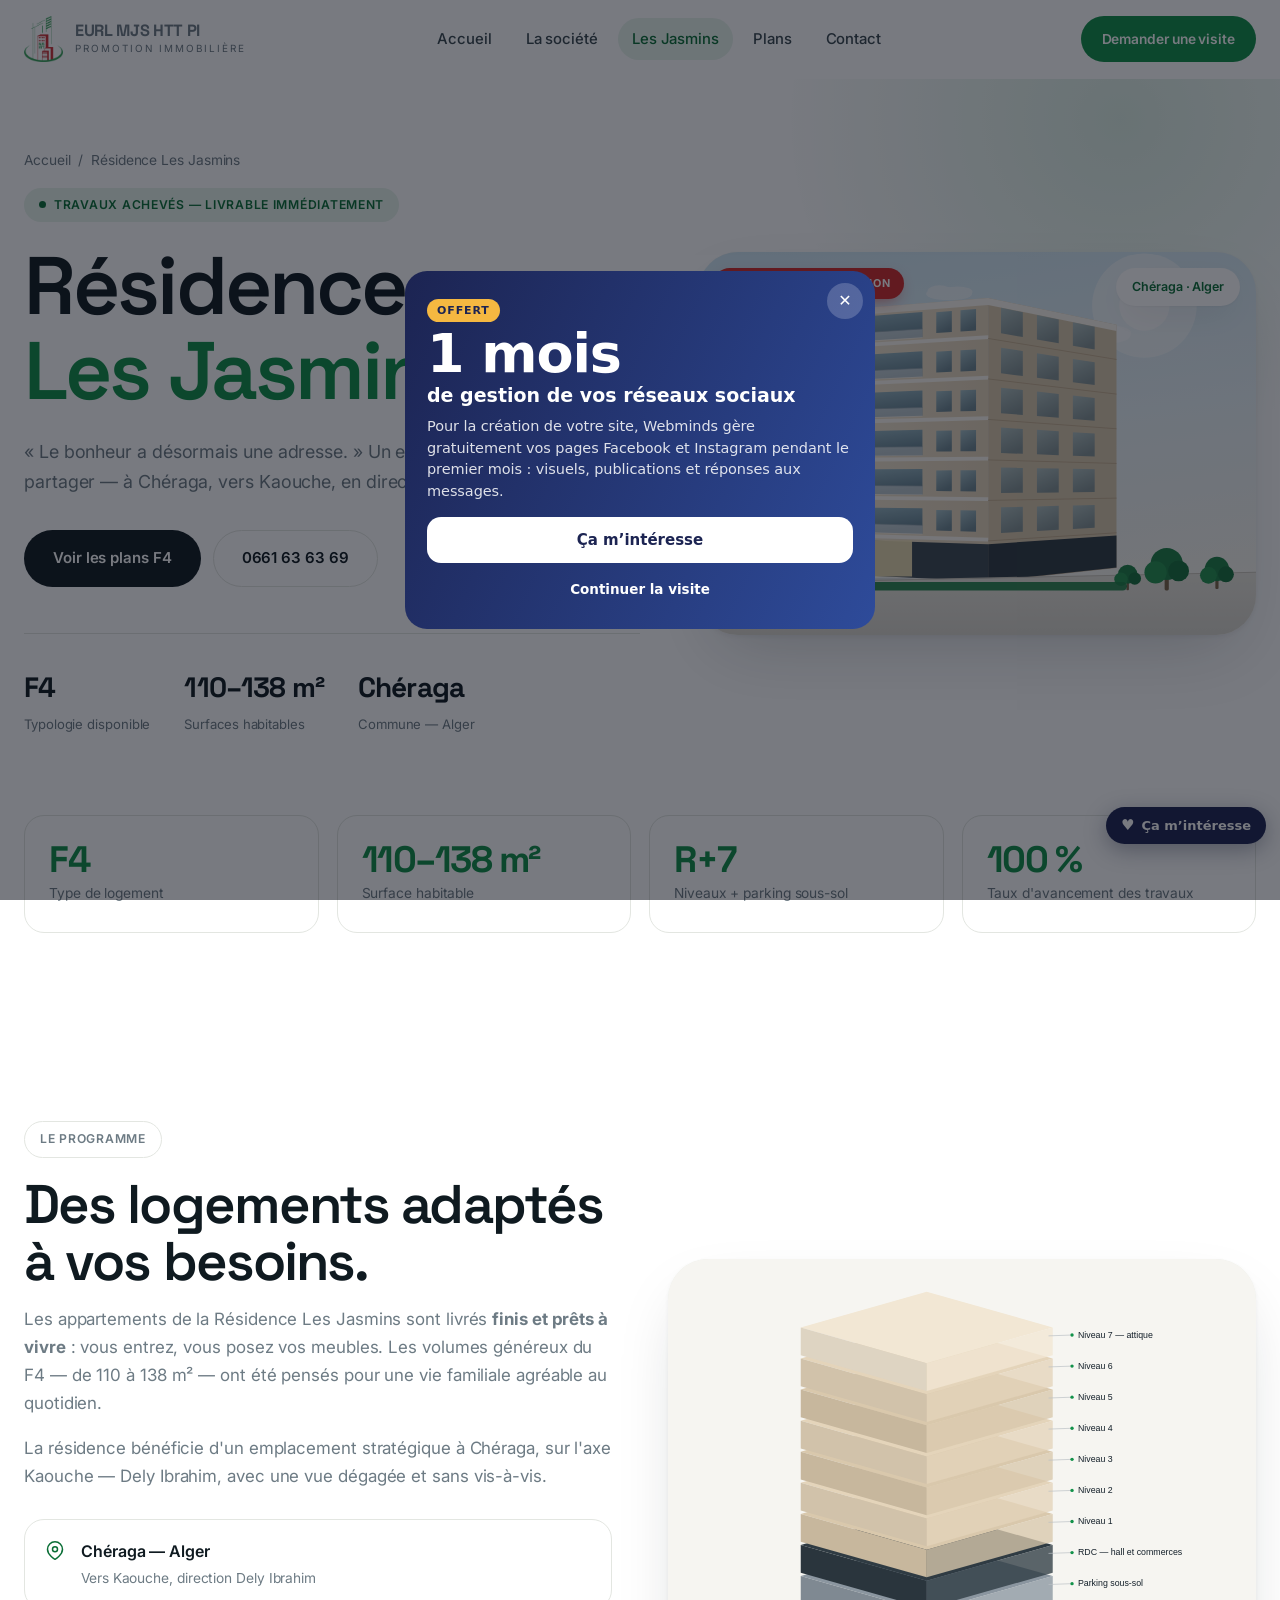
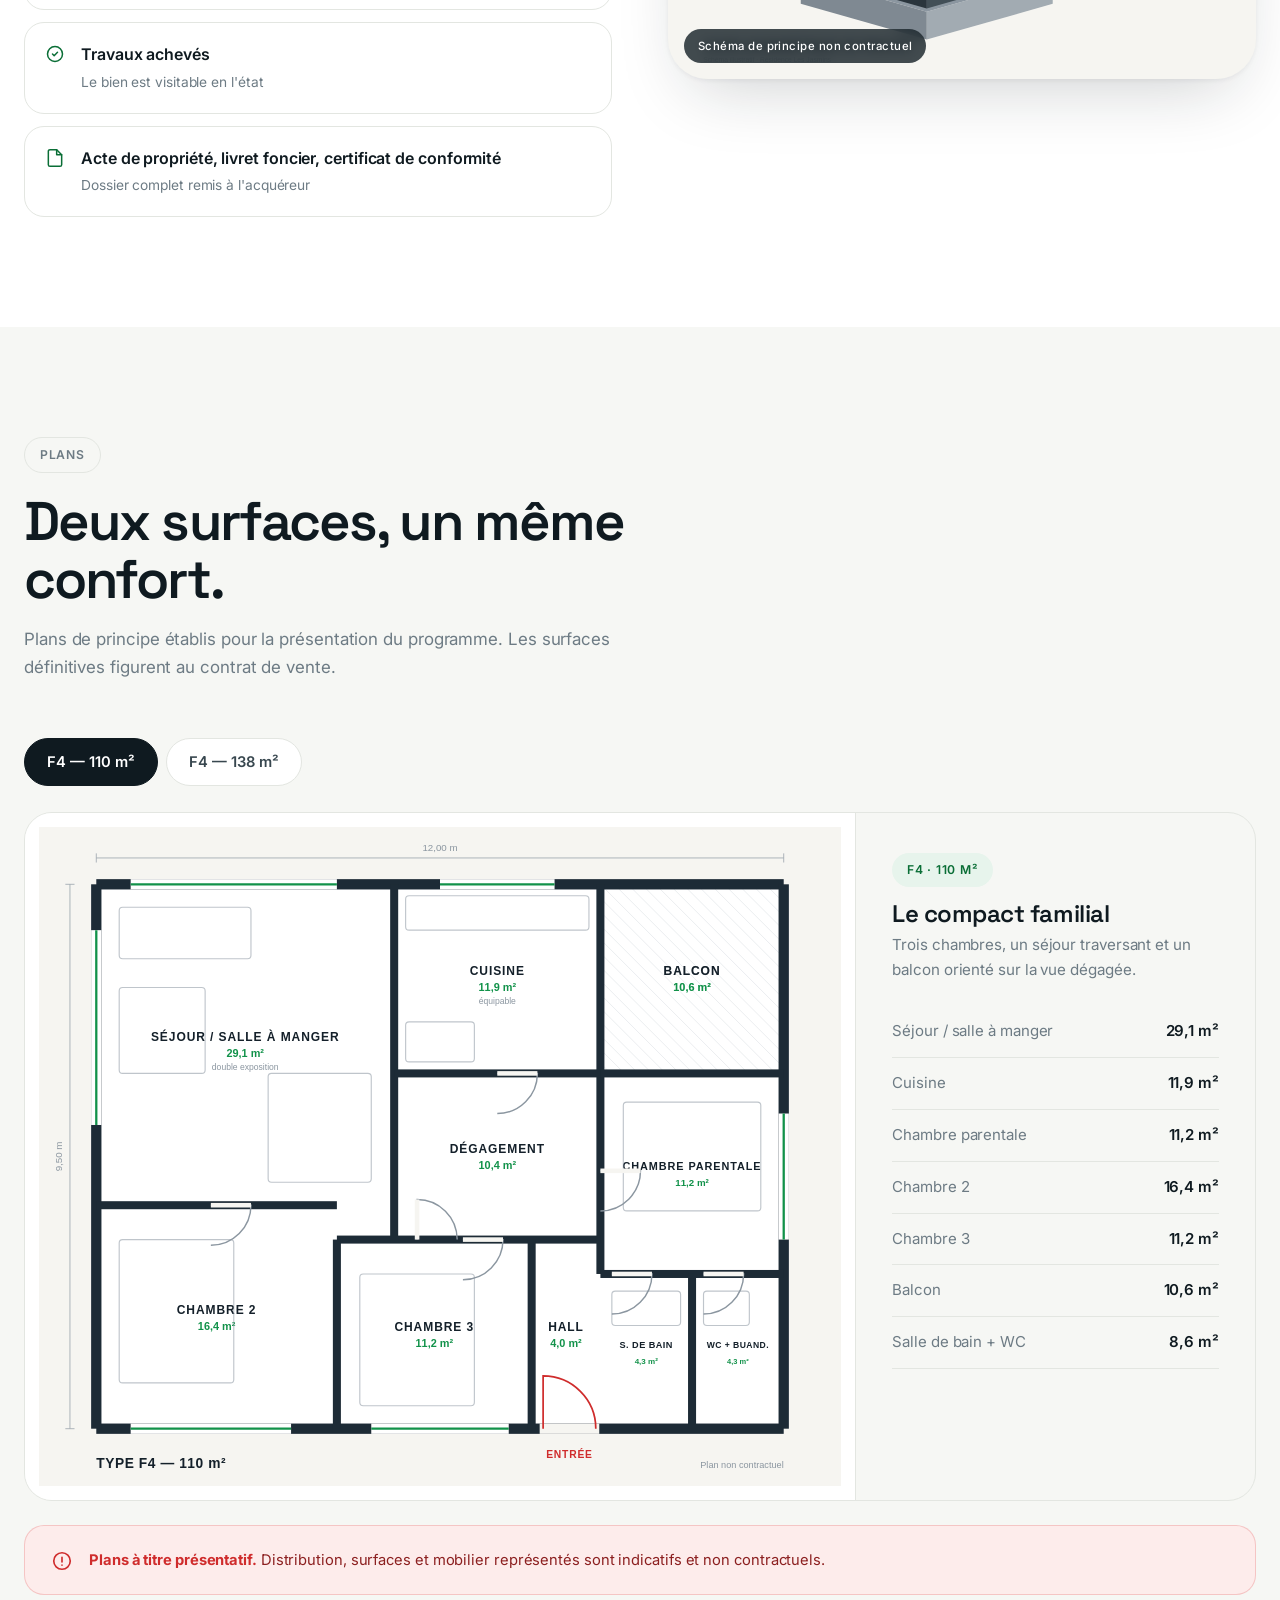
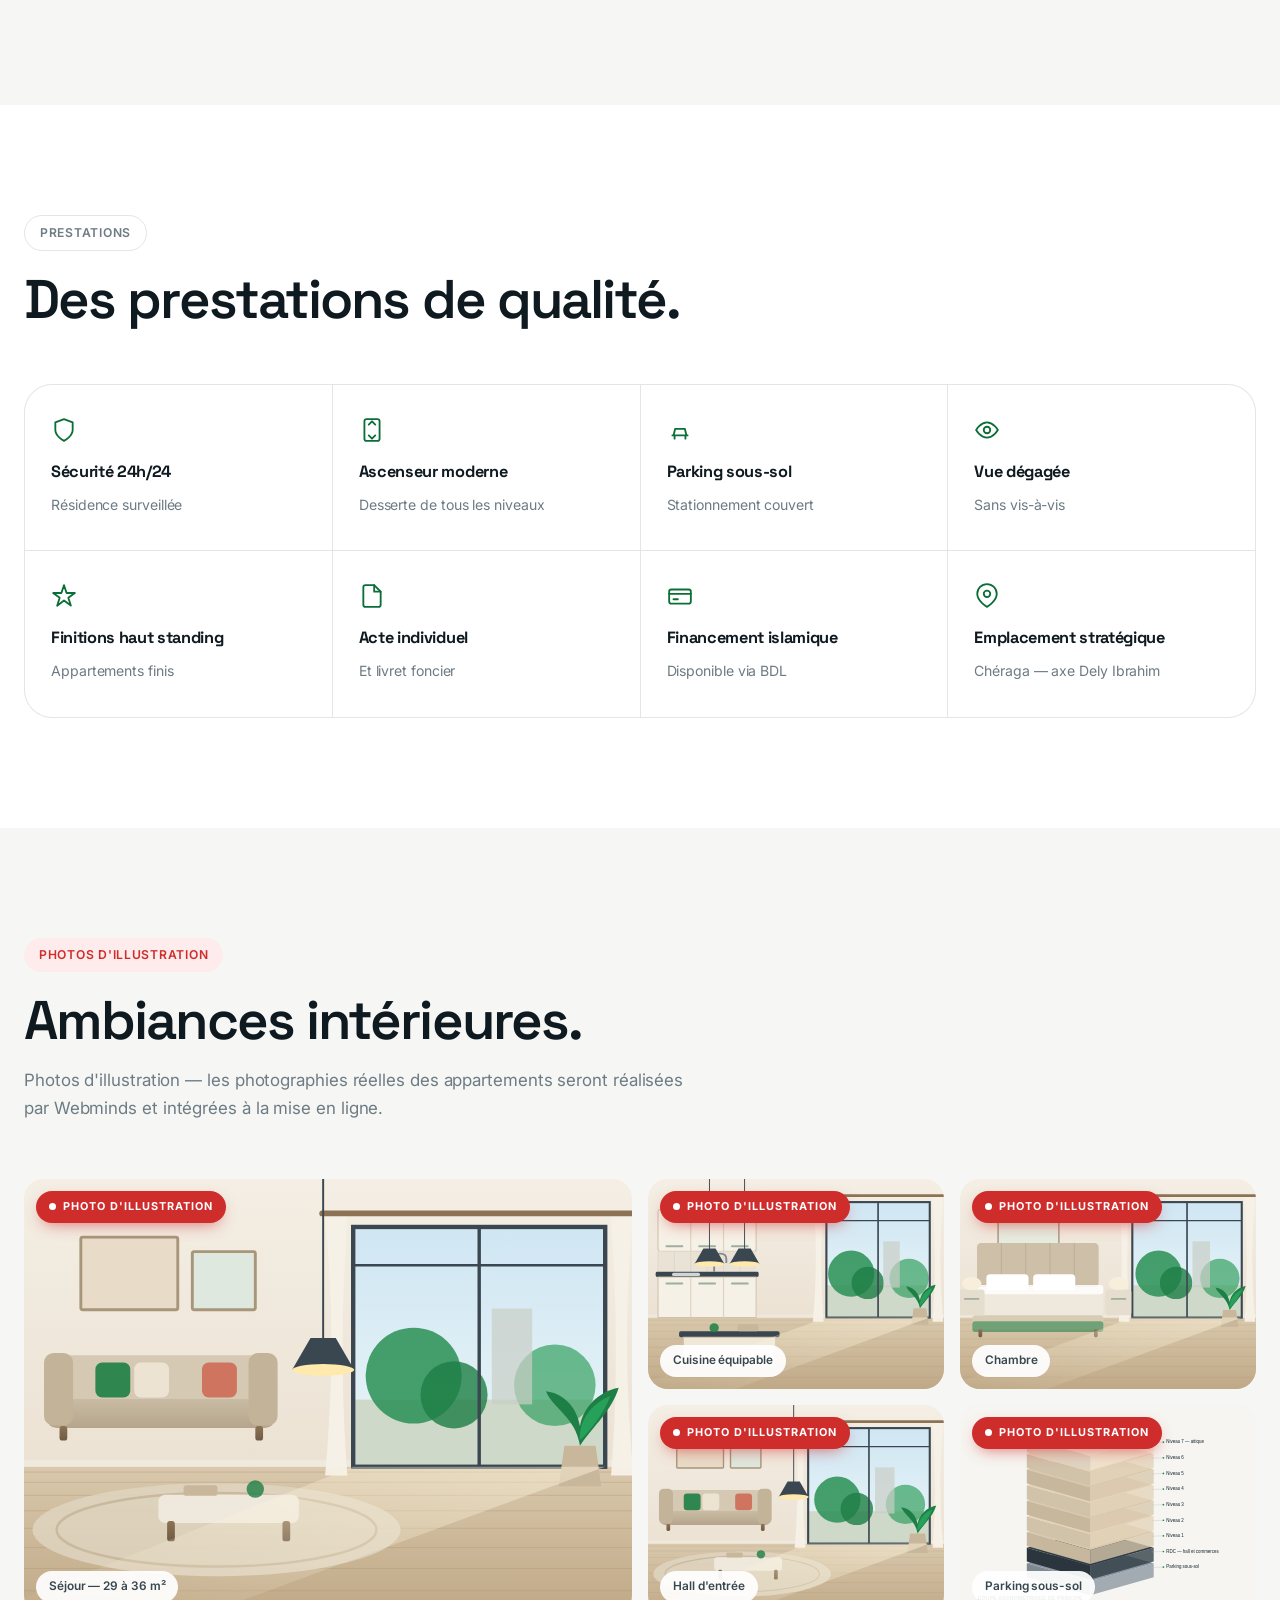
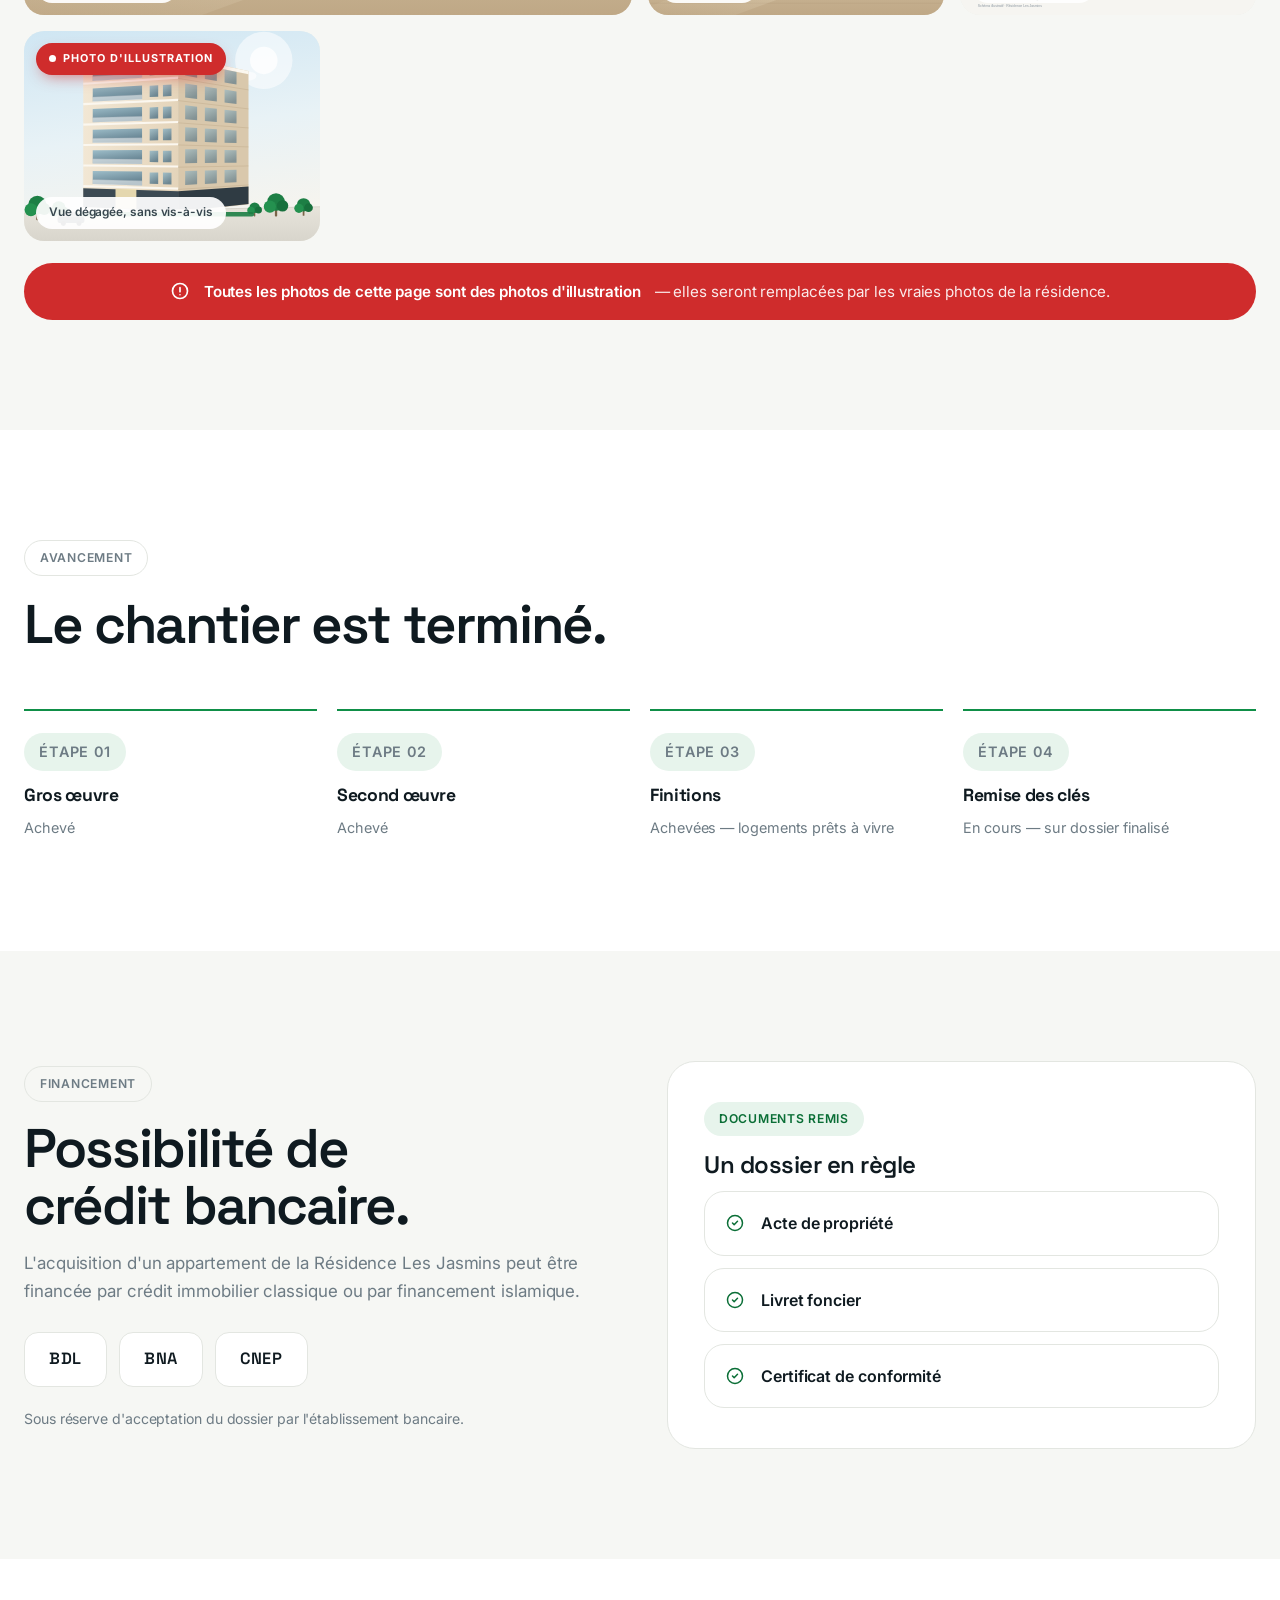
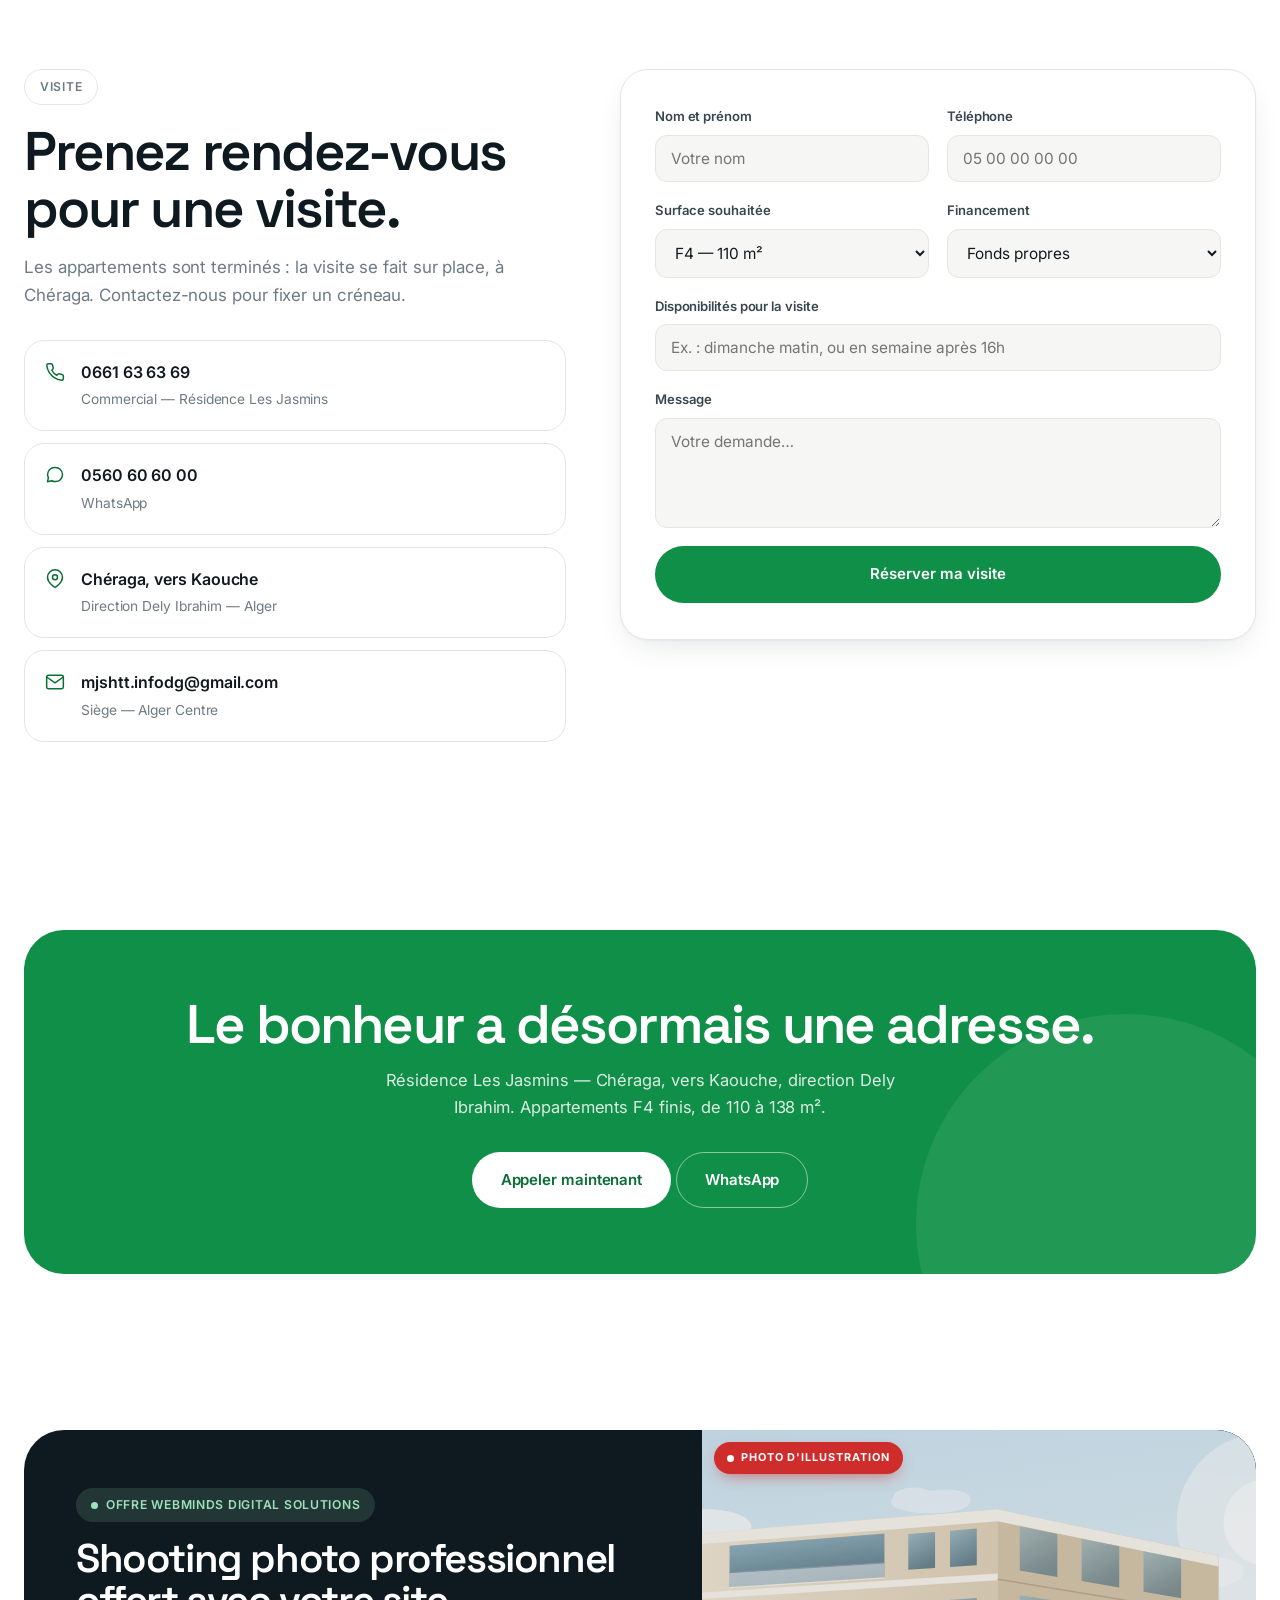
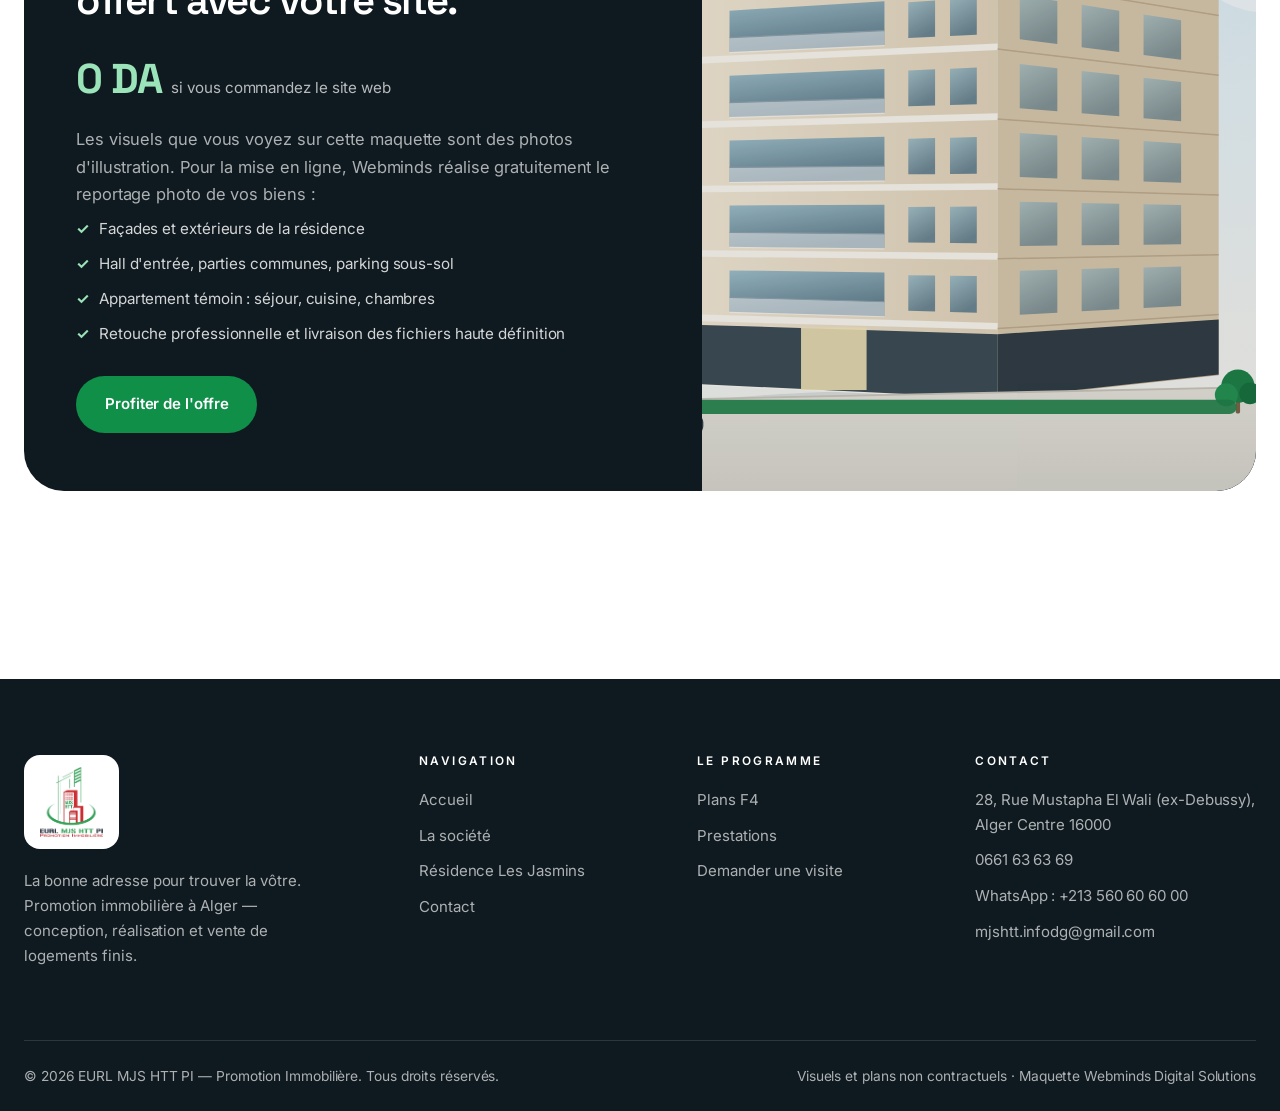
==== commit 6feff4e4: "Pop-up « 1 mois de réseaux sociaux offert » et bouton « Ça m'intéresse » (envoi WhatsApp)" ====
--- a/residence-les-jasmins.html
+++ b/residence-les-jasmins.html
@@ -345,6 +345,42 @@
   </div>
 </footer>
 
-<script src="assets/js/main.js"></script>
-</body>
+<script src="assets/js/main.js"></script><script data-wml>(function(){if(window.__wmL)return;window.__wmL=1;
+var C={"p": "MJS HTT", "mail": null, "wa": "213797372452", "v": [["/", "Version corporate", "Claire et rassurante"]]};
+function ready(f){document.readyState==='loading'?document.addEventListener('DOMContentLoaded',f):f()}
+ready(function(){
+var css='.wmL-b{position:fixed;right:14px;bottom:calc(56px + env(safe-area-inset-bottom));z-index:2147483000;border:0;border-radius:999px;background:#1C2452;color:#fff;font:700 13px/1 system-ui,-apple-system,Segoe UI,Roboto,sans-serif;padding:11px 15px;box-shadow:0 6px 22px rgba(20,30,60,.35);cursor:pointer;display:flex;align-items:center;gap:7px}'
++'@media(max-width:520px){.wmL-b{bottom:calc(112px + env(safe-area-inset-bottom));font-size:12.5px;padding:10px 13px}}'
++'.wmL-m{position:fixed;inset:0;z-index:2147483001;background:rgba(10,14,25,.55);display:none;align-items:flex-end;justify-content:center;font-family:system-ui,-apple-system,Segoe UI,Roboto,sans-serif}.wmL-m.on{display:flex}@media(min-width:700px){.wmL-m{align-items:center;padding:20px}}'
++'.wmL-x{box-sizing:border-box;position:relative;background:#fff;color:#1C2452;width:100%;max-width:470px;max-height:92vh;overflow:auto;border-radius:22px 22px 0 0;padding:24px 22px calc(22px + env(safe-area-inset-bottom));text-align:left}@media(min-width:700px){.wmL-x{border-radius:22px}}'
++'.wmL-x *{box-sizing:border-box}.wmL-c{position:absolute;top:12px;right:12px;width:36px;height:36px;border:0;border-radius:50%;background:#F0F2F1;font-size:16px;cursor:pointer;color:#1C2452}'
++'.wmL-x h3{font:800 26px/1.1 system-ui,-apple-system,sans-serif;margin:4px 40px 10px 0;color:inherit}.wmL-x p{margin:0 0 14px;line-height:1.5;font-size:14.5px;opacity:.85}'
++'.wmL-o{background:linear-gradient(115deg,#1C2452,#2E4B9A);color:#fff}.wmL-o .wmL-c{background:rgba(255,255,255,.2);color:#fff}.wmL-big{font:900 54px/.95 system-ui,-apple-system,sans-serif;letter-spacing:-.02em;margin:6px 0 2px}.wmL-big small{display:block;font-size:19px;font-weight:700;letter-spacing:0;margin-top:6px}'
++'.wmL-tag{display:inline-block;background:#F5B841;color:#1C2452;font:800 11px system-ui,sans-serif;letter-spacing:.08em;border-radius:999px;padding:5px 10px}'
++'.wmL-btn{display:flex;align-items:center;justify-content:center;width:100%;border:0;border-radius:14px;padding:14px;font:800 15px system-ui,-apple-system,sans-serif;cursor:pointer;margin-top:8px}.wmL-w{background:#fff;color:#1C2452}.wmL-g{background:#1FAF55;color:#fff}.wmL-n{background:#1C2452;color:#fff}.wmL-l{background:transparent;color:inherit;font-weight:600;font-size:13.5px;padding:10px}'
++'.wmL-s{font:700 11.5px system-ui,sans-serif;text-transform:uppercase;letter-spacing:.06em;opacity:.6;margin:12px 0 8px}.wmL-ch{display:grid;gap:8px}.wmL-ch label{display:flex;align-items:center;gap:10px;border:1.5px solid #E2E6E3;border-radius:12px;padding:11px 12px;cursor:pointer;font-size:14px;font-weight:600}.wmL-ch label small{display:block;font-weight:500;opacity:.65;font-size:12px}.wmL-ch input{width:18px;height:18px;flex:none;accent-color:#1FAF55}'
++'.wmL-f{display:grid;gap:8px;margin:12px 0 6px}.wmL-f input{border:1.5px solid #E2E6E3;border-radius:12px;padding:12px;font:500 16px system-ui,sans-serif;color:#1C2452;background:#fff;-webkit-user-select:text!important;user-select:text!important;width:100%}'
++'.wmL-ok{text-align:center}.wmL-ok i{display:grid;place-items:center;width:64px;height:64px;margin:6px auto 12px;border-radius:50%;background:#E8F7EE;color:#1FAF55;font-style:normal;font-size:30px}';
+var st=document.createElement('style');st.textContent=css;document.head.appendChild(st);
+function ss(k,v){try{if(v===undefined)return sessionStorage.getItem(k);sessionStorage.setItem(k,v)}catch(e){}}
+var p=location.pathname,cur=0;C.v.forEach(function(v,i){if(v[0]!=='/'&&p.indexOf(v[0])===0)cur=i});
+var off=document.createElement('div');off.className='wmL-m';off.innerHTML='<div class="wmL-x wmL-o" role="dialog" aria-modal="true"><button class="wmL-c" type="button" aria-label="Fermer">✕</button><span class="wmL-tag">OFFERT</span><div class="wmL-big">1 mois<small>de gestion de vos réseaux sociaux</small></div><p style="margin-top:12px">Pour la création de votre site, Webminds gère gratuitement vos pages Facebook et Instagram pendant le premier mois : visuels, publications et réponses aux messages.</p><button class="wmL-btn wmL-w" type="button" data-i>Ça m’intéresse</button><button class="wmL-btn wmL-l" type="button" data-c>Continuer la visite</button></div>';
+var ch='';C.v.forEach(function(v,i){ch+='<label><input type="radio" name="wmLv" value="'+v[1]+'"'+(i===cur?' checked':'')+'><span>'+v[1]+(v[2]?'<small>'+v[2]+'</small>':'')+'</span></label>'});
+var it=document.createElement('div');it.className='wmL-m';it.innerHTML='<div class="wmL-x" role="dialog" aria-modal="true"><button class="wmL-c" type="button" aria-label="Fermer">✕</button><div data-s1><h3>Cette maquette vous plaît ?</h3><p>Choisissez la version qui vous intéresse : Webminds vous recontacte pour vous la présenter.</p>'+(C.v.length>1?'<div class="wmL-s">La version préférée</div><div class="wmL-ch">'+ch+'</div>':'')+'<div class="wmL-s">En plus</div><div class="wmL-ch"><label><input type="checkbox" value="Gestion des réseaux sociaux (1 mois offert)"><span>Réseaux sociaux<small>1 mois de gestion offert avec le site</small></span></label></div><div class="wmL-f"><input name="n" placeholder="Votre nom" autocomplete="name"><input name="t" type="tel" inputmode="tel" placeholder="Votre téléphone (facultatif)" autocomplete="tel"></div><button class="wmL-btn wmL-g" type="button" data-w>Envoyer sur WhatsApp</button>'+(C.mail?'<button class="wmL-btn wmL-l" type="button" data-e>Envoyer par e-mail</button>':'')+'</div><div class="wmL-ok" data-s2 hidden><i>✓</i><h3 style="margin:0 0 8px">Merci !</h3><p>Votre choix a bien été transmis à Webminds. Nous vous recontactons très vite.</p><button class="wmL-btn wmL-n" type="button" data-c>Continuer la visite</button></div></div>';
+document.body.appendChild(off);document.body.appendChild(it);
+var b=document.createElement('button');b.type='button';b.className='wmL-b';b.innerHTML='<b style="font-size:15px">♥</b>Ça m’intéresse';document.body.appendChild(b);
+function op(m){off.classList.remove('on');it.classList.remove('on');m.classList.add('on')}
+[off,it].forEach(function(m){m.addEventListener('click',function(e){if(e.target===m||e.target.closest('.wmL-c')||e.target.closest('[data-c]'))m.classList.remove('on')})});
+b.onclick=function(){op(it)};off.querySelector('[data-i]').onclick=function(){op(it)};
+function msg(){var v=(it.querySelector('input[name=wmLv]:checked')||{}).value||C.v[cur][1],x=[].map.call(it.querySelectorAll('input[type=checkbox]:checked'),function(c){return c.value}),n=it.querySelector('[name=n]').value.trim(),t=it.querySelector('[name=t]').value.trim();
+ return{v:v,x:x,n:n,t:t,txt:'Bonjour Webminds, la maquette '+C.p+' m’intéresse.\nVersion préférée : '+v+(x.length?'\nEn plus : '+x.join(', '):'')+(n?'\nNom : '+n:'')+(t?'\nTéléphone : '+t:'')+'\nLien : '+location.origin+C.v[cur][0]}}
+function mail(m){if(!C.mail)return;try{fetch('https://formsubmit.co/ajax/'+C.mail,{method:'POST',keepalive:true,headers:{'Content-Type':'application/json','Accept':'application/json'},body:JSON.stringify({_subject:'Maquette '+C.p+' : intéressé ('+m.v+')',Prospect:C.p,Version:m.v,Options:m.x.join(', ')||'-',Nom:m.n||'-',Telephone:m.t||'-',Lien:location.origin+C.v[cur][0],_template:'table',_captcha:'false'})}).catch(function(){})}catch(e){}}
+function done(){it.querySelector('[data-s1]').hidden=true;it.querySelector('[data-s2]').hidden=false;ss('wmL-sent','1')}
+it.querySelector('[data-w]').onclick=function(){var m=msg();mail(m);done();location.href='https://wa.me/'+C.wa+'?text='+encodeURIComponent(m.txt)};
+var e=it.querySelector('[data-e]');if(e)e.onclick=function(){mail(msg());done()};
+var sh=ss('wmL-off');addEventListener('scroll',function(){var r=(scrollY+innerHeight)/document.documentElement.scrollHeight;
+ if(!sh&&scrollY>500&&r>.3){sh=1;ss('wmL-off','1');op(off)}
+ if(!ss('wmL-it')&&!ss('wmL-sent')&&sh&&r>.92&&!off.classList.contains('on')){ss('wmL-it','1');op(it)}},{passive:true});
+});})();
+</script></body>
 </html>
